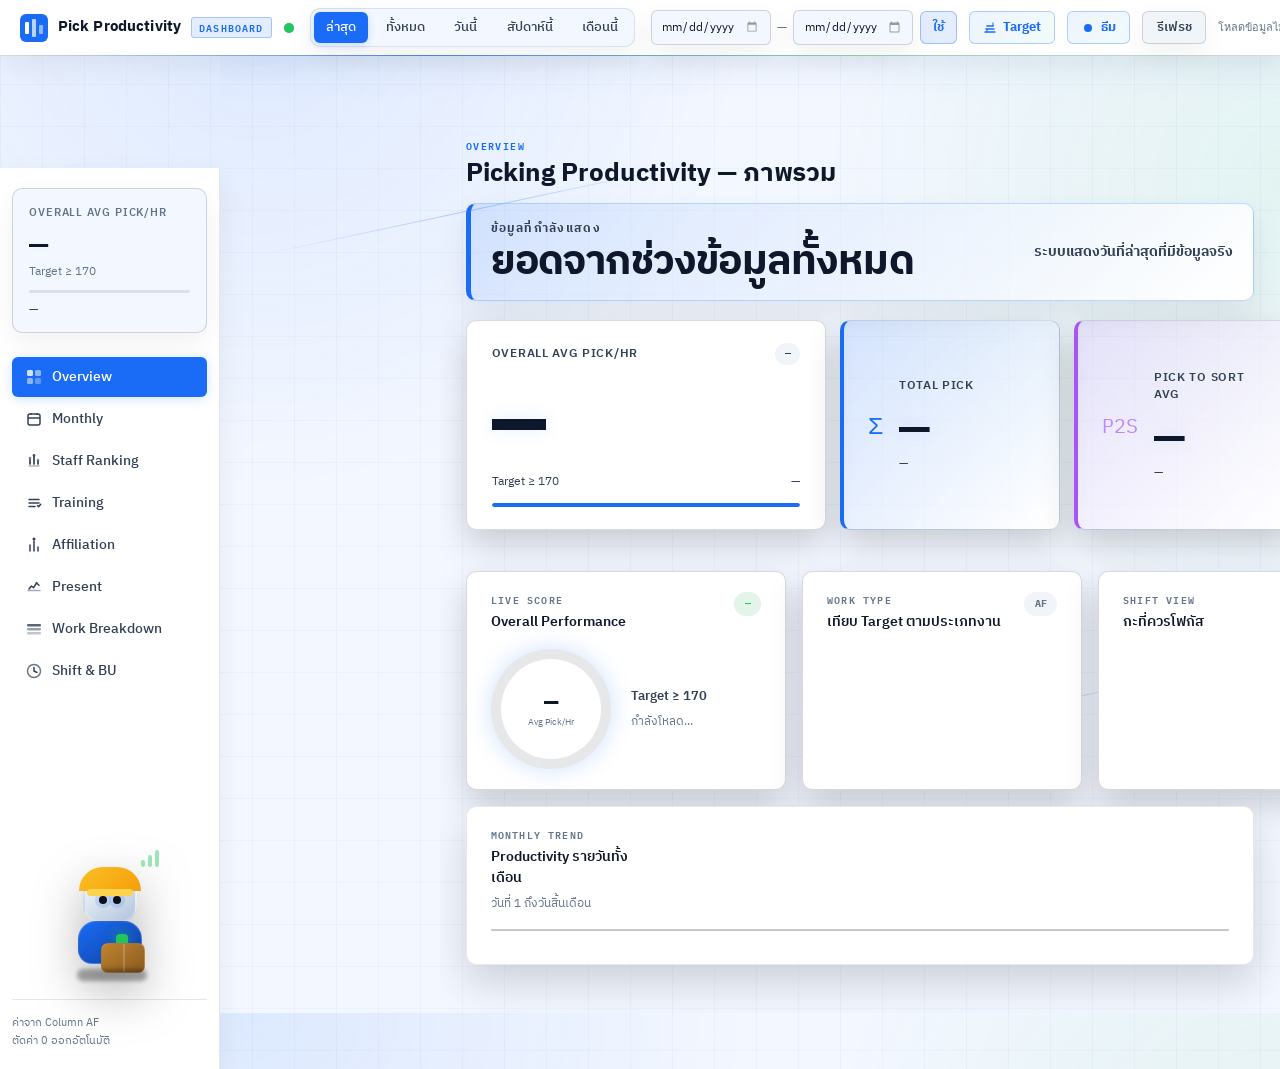
==== index.html @ f1d6b058 "Add dedicated training benchmark page" ====
<!DOCTYPE html>
<html lang="th">

<head>
  <meta charset="UTF-8">
  <meta name="viewport" content="width=device-width, initial-scale=1.0">
  <title>Pick Productivity Dashboard</title>
  <link rel="icon" href="data:image/svg+xml,%3Csvg xmlns='http://www.w3.org/2000/svg' viewBox='0 0 32 32'%3E%3Crect width='32' height='32' rx='7' fill='%231a6cf6'/%3E%3Crect x='7' y='10' width='4' height='14' rx='1.2' fill='white'/%3E%3Crect x='14' y='6' width='4' height='18' rx='1.2' fill='white' opacity='.72'/%3E%3Crect x='21' y='13' width='4' height='11' rx='1.2' fill='white' opacity='.5'/%3E%3C/svg%3E">
  <link rel="preconnect" href="https://fonts.googleapis.com">
  <link
    href="https://fonts.googleapis.com/css2?family=IBM+Plex+Sans+Thai:wght@300;400;500;600;700&family=IBM+Plex+Mono:wght@400;600&display=swap"
    rel="stylesheet">
  <link rel="preconnect" href="https://script.google.com">
  <link rel="preconnect" href="https://script.googleusercontent.com">
  <link rel="stylesheet" href="styles.css?v=training-page-v64-20260714">
</head>

<body>
  <div class="dashboard-ambient" aria-hidden="true">
    <span class="ambient-line ambient-line-a"></span>
    <span class="ambient-line ambient-line-b"></span>
    <span class="ambient-scan"></span>
  </div>

  <!-- ===== TOP BAR ===== -->
  <header class="topbar">
    <div class="topbar-left">
      <div class="topbar-logo">
        <svg width="28" height="28" viewBox="0 0 28 28" fill="none">
          <rect width="28" height="28" rx="6" fill="#1A6CF6" />
          <rect x="5" y="8" width="4" height="12" rx="1" fill="white" />
          <rect x="12" y="5" width="4" height="18" rx="1" fill="white" opacity="0.7" />
          <rect x="19" y="11" width="4" height="9" rx="1" fill="white" opacity="0.5" />
        </svg>
        <span class="topbar-title">Pick Productivity</span>
        <span class="topbar-tag">DASHBOARD</span>
        <span class="topbar-signal" aria-hidden="true"><i></i></span>
      </div>
    </div>

    <div class="topbar-center">
      <div class="quick-filters">
        <button class="chip active" type="button" data-range="latest">ล่าสุด</button>
        <button class="chip" type="button" data-range="all">ทั้งหมด</button>
        <button class="chip" type="button" data-range="today">วันนี้</button>
        <button class="chip" type="button" data-range="week">สัปดาห์นี้</button>
        <button class="chip" type="button" data-range="month">เดือนนี้</button>
      </div>
    </div>

    <div class="topbar-right">
      <div class="date-filter-row">
        <input id="startDate" type="date" class="date-input" placeholder="วันเริ่มต้น">
        <span class="date-sep">—</span>
        <input id="endDate" type="date" class="date-input" placeholder="วันสิ้นสุด">
        <button id="applyDateButton" class="btn-apply" type="button">ใช้</button>
      </div>

      <button id="targetSettingsButton" class="btn-target" type="button" aria-haspopup="dialog">
        <svg width="14" height="14" viewBox="0 0 14 14" fill="none">
          <path d="M2 11h10M3 8h8M4 5h6" stroke="currentColor" stroke-width="1.5" stroke-linecap="round" />
          <path d="M10 2v3M4 8v3" stroke="currentColor" stroke-width="1.5" stroke-linecap="round" opacity=".7" />
        </svg>
        Target
      </button>

      <button id="themeToggleButton" class="btn-target" type="button" aria-pressed="false" aria-label="สลับธีม">
        <svg width="14" height="14" viewBox="0 0 14 14" fill="none">
          <circle cx="7" cy="7" r="4" fill="currentColor" />
        </svg>
        ธีม
      </button>

      <button id="refreshButton" class="btn-refresh" type="button">
        <svg width="14" height="14" viewBox="0 0 14 14" fill="none">
          <path d="M13 7A6 6 0 1 1 7 1" stroke="currentColor" stroke-width="1.5" stroke-linecap="round" />
          <path d="M7 1l2 2-2 2" stroke="currentColor" stroke-width="1.5" stroke-linecap="round"
            stroke-linejoin="round" />
        </svg>
        รีเฟรช
      </button>

      <span id="syncStatus" class="sync-badge" role="status" aria-live="polite">กำลังโหลด...</span>
    </div>
  </header>

  <!-- ===== MAIN LAYOUT ===== -->
  <div class="app-layout">

    <!-- ===== SIDEBAR TAB NAV ===== -->
    <nav class="sidebar">
      <div class="sidebar-kpi-mini">
        <div class="sidebar-kpi-label">Overall Avg Pick/Hr</div>
        <div class="sidebar-kpi-value" id="sidebarOverall">—</div>
        <div class="sidebar-kpi-target" data-target-label="overall">Target ≥ 170</div>
        <div class="sidebar-progress-track">
          <div class="sidebar-progress-fill" id="sidebarProgress"></div>
        </div>
        <div class="sidebar-kpi-status" id="sidebarStatus">—</div>
      </div>

      <ul class="nav-list">
        <li>
          <button class="nav-item active" data-tab="overview">
            <span class="nav-icon">
              <svg width="16" height="16" viewBox="0 0 16 16" fill="none">
                <rect x="1" y="1" width="6" height="6" rx="1.5" fill="currentColor" opacity=".8" />
                <rect x="9" y="1" width="6" height="6" rx="1.5" fill="currentColor" opacity=".5" />
                <rect x="1" y="9" width="6" height="6" rx="1.5" fill="currentColor" opacity=".5" />
                <rect x="9" y="9" width="6" height="6" rx="1.5" fill="currentColor" opacity=".3" />
              </svg>
            </span>
            <span class="nav-label">Overview</span>
          </button>
        </li>

        <li>
          <button class="nav-item" data-tab="monthly">
            <span class="nav-icon">
              <svg width="16" height="16" viewBox="0 0 16 16" fill="none">
                <rect x="2" y="3" width="12" height="11" rx="2" stroke="currentColor" stroke-width="1.5" />
                <path d="M5 2v2M11 2v2M2 7h12" stroke="currentColor" stroke-width="1.5" />
              </svg>
            </span>
            <span class="nav-label">Monthly</span>
          </button>
        </li>

        <li>
          <button class="nav-item" data-tab="pickers">
            <span class="nav-icon">
              <svg width="16" height="16" viewBox="0 0 16 16" fill="none">
                <path d="M3 13h10" stroke="currentColor" stroke-width="1.4" stroke-linecap="round" opacity=".4" />
                <path d="M4 11V6.5M8 11V3M12 11V8" stroke="currentColor" stroke-width="1.7" stroke-linecap="round" />
                <circle cx="4" cy="5" r="1.3" fill="currentColor" opacity=".65" />
                <circle cx="8" cy="2.4" r="1.3" fill="currentColor" opacity=".9" />
                <circle cx="12" cy="7" r="1.3" fill="currentColor" opacity=".55" />
              </svg>
            </span>
            <span class="nav-label">Staff Ranking</span>
          </button>
        </li>

        <li>
          <button class="nav-item" data-tab="training">
            <span class="nav-icon">
              <svg width="16" height="16" viewBox="0 0 16 16" fill="none">
                <path d="M3 4.5h10M3 8h10M3 11.5h6" stroke="currentColor" stroke-width="1.5"
                  stroke-linecap="round" />
                <path d="M11.5 10.5l1.2 1.2 2-2.4" stroke="currentColor" stroke-width="1.5"
                  stroke-linecap="round" stroke-linejoin="round" />
              </svg>
            </span>
            <span class="nav-label">Training</span>
          </button>
        </li>

        <li>
          <button class="nav-item" data-tab="affiliation">
            <span class="nav-icon">
              <svg width="16" height="16" viewBox="0 0 16 16" fill="none">
                <path d="M4 14V8M8 14V4M12 14V10" stroke="currentColor" stroke-width="1.5" stroke-linecap="round" />
                <circle cx="8" cy="2" r="1.5" fill="currentColor" />
              </svg>
            </span>
            <span class="nav-label">Affiliation</span>
          </button>
        </li>

        <li>
          <button class="nav-item" data-tab="present">
            <span class="nav-icon">
              <svg width="16" height="16" viewBox="0 0 16 16" fill="none">
                <path d="M2 11.5h12" stroke="currentColor" stroke-width="1.4" stroke-linecap="round" opacity=".45" />
                <path d="M3 10l2.4-3 2.2 1.7L10.6 4 13 6.2" stroke="currentColor" stroke-width="1.5"
                  stroke-linecap="round" stroke-linejoin="round" />
                <circle cx="10.6" cy="4" r="1.1" fill="currentColor" opacity=".8" />
              </svg>
            </span>
            <span class="nav-label">Present</span>
          </button>
        </li>

        <li>
          <button class="nav-item" data-tab="rack">
            <span class="nav-icon">
              <svg width="16" height="16" viewBox="0 0 16 16" fill="none">
                <rect x="1" y="3" width="14" height="2.5" rx="1" fill="currentColor" opacity=".8" />
                <rect x="1" y="7" width="14" height="2.5" rx="1" fill="currentColor" opacity=".5" />
                <rect x="1" y="11" width="14" height="2.5" rx="1" fill="currentColor" opacity=".3" />
              </svg>
            </span>
            <span class="nav-label">Work Breakdown</span>
          </button>
        </li>

        <li>
          <button class="nav-item" data-tab="shift">
            <span class="nav-icon">
              <svg width="16" height="16" viewBox="0 0 16 16" fill="none">
                <circle cx="8" cy="8" r="6.5" stroke="currentColor" stroke-width="1.5" opacity=".7" />
                <path d="M8 4.5V8l3 1.5" stroke="currentColor" stroke-width="1.5" stroke-linecap="round" />
              </svg>
            </span>
            <span class="nav-label">Shift & BU</span>
          </button>
        </li>

      </ul>

      <div class="warehouse-mascot" aria-hidden="true">
        <div class="mascot-signal"><span></span><span></span><span></span></div>
        <div class="mascot-helmet"></div>
        <div class="mascot-head"><i></i><i></i></div>
        <div class="mascot-body">
          <span class="mascot-badge"></span>
        </div>
        <div class="mascot-box"></div>
        <div class="mascot-shadow"></div>
      </div>

      <div class="sidebar-footer">
        <div class="sidebar-note">ค่าจาก Column AF</div>
        <div class="sidebar-note">ตัดค่า 0 ออกอัตโนมัติ</div>
      </div>
    </nav>

    <!-- ===== CONTENT AREA ===== -->
    <main class="content-area">

      <!-- TAB: OVERVIEW -->
      <section class="tab-panel active" id="tab-overview">
        <div class="panel-header">
          <div>
            <p class="panel-eyebrow">OVERVIEW</p>
            <h1 class="panel-title">Picking Productivity — ภาพรวม</h1>
          </div>
        </div>

        <div class="active-date-banner" id="activeDateBanner" aria-live="polite">
          <div>
            <span class="active-date-eyebrow">ข้อมูลที่กำลังแสดง</span>
            <strong id="activeDateLabel">กำลังตรวจสอบวันที่ล่าสุด...</strong>
          </div>
          <span id="activeDateHint"
            class="active-date-hint">เปิดเว็บแล้วระบบจะแสดงวันที่ล่าสุดที่มีข้อมูลให้อัตโนมัติ</span>
        </div>

        <!-- KPI TRIO -->
        <div class="kpi-trio">
          <article class="kpi-main" id="overallCard">
            <div class="kpi-main-head">
              <span class="kpi-main-label">Overall Avg Pick/Hr</span>
              <span class="kpi-badge" id="overallStatus">—</span>
            </div>
            <div class="kpi-main-number" id="overallAverage">—</div>
            <div class="kpi-main-sub">
              <span data-target-label="overall">Target ≥ 170</span>
              <span id="overallGap">—</span>
            </div>
            <div class="progress-track">
              <div id="overallProgress" class="progress-fill"></div>
            </div>
          </article>

          <article class="kpi-stat kpi-stat-total">
            <div class="kpi-stat-icon">Σ</div>
            <div class="kpi-stat-body">
              <div class="kpi-stat-label">Total Pick</div>
              <div class="kpi-stat-value" id="overviewTotalPick">—</div>
              <div class="kpi-stat-note" id="overviewTotalPickNote">—</div>
            </div>
          </article>

          <article class="kpi-stat kpi-stat-pick-to-sort" id="overviewPickToSortCard">
            <div class="kpi-stat-icon">P2S</div>
            <div class="kpi-stat-body">
              <div class="kpi-stat-label">Pick to Sort Avg</div>
              <div class="kpi-stat-value" id="overviewPickToSortAverage">—</div>
              <div class="kpi-stat-note" id="overviewPickToSortNote">—</div>
            </div>
          </article>

        </div>

        <div class="snapshot-grid" id="snapshotGrid" aria-hidden="true"></div>

        <!-- VISUAL TRIO -->
        <div class="visual-trio">
          <article class="visual-card gauge-card">
            <div class="visual-card-head">
              <div>
                <p class="visual-card-eyebrow">LIVE SCORE</p>
                <h2 class="visual-card-title">Overall Performance</h2>
              </div>
              <span id="gaugeBadge" class="status-pill">—</span>
            </div>
            <div class="gauge-wrap">
              <div class="gauge-ring" id="overallGauge" style="--score-angle: 0deg;">
                <span id="gaugeValue">—</span>
                <small>Avg Pick/Hr</small>
              </div>
              <div class="gauge-copy">
                <strong id="gaugeTargetText">Target ≥ 170</strong>
                <span id="gaugeInsight">กำลังโหลด...</span>
              </div>
            </div>
          </article>

          <article class="visual-card">
            <div class="visual-card-head">
              <div>
                <p class="visual-card-eyebrow">WORK TYPE</p>
                <h2 class="visual-card-title">เทียบ Target ตามประเภทงาน</h2>
              </div>
              <span class="status-pill muted">AF</span>
            </div>
            <div id="categoryMiniChart" class="mini-chart"></div>
          </article>

          <article class="visual-card">
            <div class="visual-card-head">
              <div>
                <p class="visual-card-eyebrow">SHIFT VIEW</p>
                <h2 class="visual-card-title">กะที่ควรโฟกัส</h2>
              </div>
              <span class="status-pill muted">AG / AI</span>
            </div>
            <div id="shiftMiniChart" class="mini-chart"></div>
          </article>
        </div>

        <section class="monthly-productivity-panel" aria-labelledby="monthlyProductivityTitle">
          <div class="monthly-productivity-head">
            <div>
              <p class="visual-card-eyebrow">MONTHLY TREND</p>
              <h2 class="visual-card-title" id="monthlyProductivityTitle">Productivity รายวันทั้งเดือน</h2>
              <p class="monthly-productivity-desc" id="monthlyProductivityRange">วันที่ 1 ถึงวันสิ้นเดือน</p>
            </div>
            <div class="monthly-productivity-summary" id="monthlyProductivitySummary"></div>
          </div>
          <div class="monthly-productivity-chart" id="monthlyProductivityChart"></div>
          <div class="monthly-productivity-days" id="monthlyProductivityDays"></div>
        </section>
      </section>

      <!-- TAB: MONTHLY -->
      <section class="tab-panel" id="tab-monthly">
        <div class="panel-header">
          <div>
            <p class="panel-eyebrow">MONTHLY PERFORMANCE</p>
            <h1 class="panel-title">Productivity รายเดือน (Monthly Trend)</h1>
          </div>
          <p class="panel-desc">เปรียบเทียบค่าเฉลี่ย Productivity (Avg Pick/Hr) และยอดหยิบรวม (Total Pick)
            ในแต่ละเดือนตลอดทั้งปี</p>
        </div>

        <div class="kpi-trio" id="monthlyKpiRow">
          <!-- Populated dynamically -->
        </div>

        <section class="monthly-productivity-panel" aria-labelledby="monthlyChartTitle" style="margin-bottom: 2rem;">
          <div class="monthly-productivity-head" style="flex-wrap: wrap; gap: 1rem; align-items: center; justify-content: space-between;">
            <div>
              <p class="visual-card-eyebrow">YEARLY TREND</p>
              <h2 class="visual-card-title" id="monthlyChartTitle">เปรียบเทียบ Productivity รายเดือน</h2>
              <p class="monthly-productivity-desc" id="monthlyChartDesc">เฉลี่ยของพนักงานทุกคน แยกตามเดือน (Jan - Dec)</p>
            </div>
            <div style="display: flex; align-items: center; gap: 0.75rem;">
              <div class="present-range-switch" style="padding: 0.15rem; gap: 0.15rem;" aria-label="เลือกโหมดกราฟรายเดือน">
                <button type="button" class="present-range-btn active" id="monthlyChartTabAffiliation" style="padding: 0.30rem 0.60rem; font-size: 0.72rem;">แยกตามสังกัด</button>
                <button type="button" class="present-range-btn" id="monthlyChartTabWork" style="padding: 0.30rem 0.60rem; font-size: 0.72rem;">แยกตามประเภทงาน</button>
                <button type="button" class="present-range-btn" id="monthlyChartTabBu" style="padding: 0.30rem 0.60rem; font-size: 0.72rem;">แยกตาม BU</button>
              </div>
            </div>
            <div class="monthly-productivity-summary" id="monthlyChartSummary"></div>
          </div>
          <div class="monthly-productivity-chart" id="monthlyChartContainer"></div>
        </section>

        <!-- EXECUTIVE MONTHLY PRESENTATION / BRIEFING -->
        <section class="monthly-present-briefing" id="monthlyPresentBriefing" style="margin-top: 2rem; display: none;">
          <div class="present-narrative-card"
            style="margin-bottom: 1.5rem; background: var(--bg-surface-elevated); border: 1px solid var(--border-subtle); border-radius: 12px; padding: 1.25rem;">
            <div class="present-card-topline"
              style="display: flex; justify-content: space-between; align-items: center; margin-bottom: 0.75rem; font-size: 0.72rem; color: var(--text-muted); font-weight: 700; text-transform: uppercase; font-family: var(--font-body);">
              <span>Monthly Executive Briefing</span>
              <strong id="monthlyPresentPeriodLabel" style="color: var(--blue);">—</strong>
            </div>
            <h2 id="monthlyPresentHeadline"
              style="font-size: 1.2rem; font-weight: 700; color: var(--text-primary); margin-bottom: 0.5rem; font-family: var(--font-body);">
              —</h2>
            <p id="monthlyPresentNarrative"
              style="font-size: 0.85rem; color: var(--text-secondary); line-height: 1.6; margin: 0; font-family: var(--font-body);">
            </p>
          </div>

          <div class="present-brief-grid"
            style="display: grid; grid-template-columns: repeat(auto-fit, minmax(280px, 1fr)); gap: 1.25rem; margin-bottom: 2rem; font-family: var(--font-body);">
            <article class="present-brief-card is-highlight"
              style="background: var(--bg-surface); border: 1px solid var(--border-subtle); border-radius: 10px; padding: 1.2rem; border-left: 4px solid var(--good);">
              <div class="present-brief-head" style="margin-bottom: 0.75rem;">
                <span
                  style="font-size: 0.65rem; color: var(--text-muted); font-weight: 700; text-transform: uppercase;">MONTHLY
                  FOCUS</span>
                <h2 style="font-size: 0.95rem; font-weight: 700; margin: 0; color: var(--good);">จุดที่ผลงานดีที่สุด /
                  พัฒนาการเด่น</h2>
              </div>
              <ul id="monthlyPresentHighlights"
                style="padding-left: 1.2rem; margin: 0; font-size: 0.82rem; color: var(--text-secondary); line-height: 1.6;">
              </ul>
            </article>

            <article class="present-brief-card is-risk"
              style="background: var(--bg-surface); border: 1px solid var(--border-subtle); border-radius: 10px; padding: 1.2rem; border-left: 4px solid var(--warn);">
              <div class="present-brief-head" style="margin-bottom: 0.75rem;">
                <span
                  style="font-size: 0.65rem; color: var(--text-muted); font-weight: 700; text-transform: uppercase;">MONTHLY
                  RISK</span>
                <h2 style="font-size: 0.95rem; font-weight: 700; margin: 0; color: var(--warn);">จุดที่ต้องเฝ้าระวัง /
                  ผลงานตกต่ำ</h2>
              </div>
              <ul id="monthlyPresentRisks"
                style="padding-left: 1.2rem; margin: 0; font-size: 0.82rem; color: var(--text-secondary); line-height: 1.6;">
              </ul>
            </article>

            <article class="present-brief-card is-action"
              style="background: var(--bg-surface); border: 1px solid var(--border-subtle); border-radius: 10px; padding: 1.2rem; border-left: 4px solid var(--blue);">
              <div class="present-brief-head" style="margin-bottom: 0.75rem;">
                <span
                  style="font-size: 0.65rem; color: var(--text-muted); font-weight: 700; text-transform: uppercase;">RECOMMENDED
                  ACTIONS</span>
                <h2 style="font-size: 0.95rem; font-weight: 700; margin: 0; color: var(--blue);">คำแนะนำและประเด็นสำคัญ
                </h2>
              </div>
              <ul id="monthlyPresentActions"
                style="padding-left: 1.2rem; margin: 0; font-size: 0.82rem; color: var(--text-secondary); line-height: 1.6;">
              </ul>
            </article>
          </div>
        </section>

        <section class="monthly-details-section">
          <div class="panel-header" style="margin-top: 2rem; padding: 0 0 1rem 0;">
            <div>
              <p class="panel-eyebrow">DETAILS</p>
              <h2 class="panel-title" id="monthlyTableTitle" style="font-size: 1.25rem;">รายละเอียดข้อมูลแต่ละเดือน</h2>
            </div>
          </div>
          <div class="table-wrap">
            <table class="data-table">
              <thead>
                <tr>
                  <th>เดือน</th>
                  <th>Productivity เฉลี่ย (Pick/Hr)</th>
                  <th>เปรียบเทียบเป้า</th>
                  <th>ยอดหยิบรวม (Total Pick)</th>
                  <th>จำนวนวันทำงาน</th>
                  <th>จำนวนรายการ (Transactions)</th>
                </tr>
              </thead>
              <tbody id="monthlyTableBody">
                <!-- Populated dynamically -->
              </tbody>
            </table>
          </div>
        </section>
      </section>

      <!-- TAB: PICKERS -->
      <section class="tab-panel" id="tab-pickers">
        <div class="panel-header picker-panel-header" style="margin-bottom: 2rem;">
          <div>
            <p class="panel-eyebrow">STAFF PERFORMANCE</p>
            <h1 class="panel-title">จัดอันดับ Productivity รายบุคคล (Staff Ranking)</h1>
          </div>
          <p class="panel-desc">ติดตามประสิทธิผลการทำงานรายบุคคลจากช่วงวันที่หลักของ Dashboard แยกจากหน้า Training</p>
        </div>

        <!-- SECTION: PICKER RANKING -->
        <div class="picker-ranking-section" style="margin-bottom: 3.5rem;">
          <h2 style="font-size: 1.15rem; font-weight: 600; color: var(--text-primary); margin-bottom: 0.5rem;">จัดอันดับพนักงาน (Picker Ranking)</h2>
          <p class="panel-desc" style="margin-bottom: 1.25rem;">จัดอันดับจาก Average Pick/Hr Column AF ตามช่วงวันที่ที่เลือก ใช้ดูคนที่ทำได้ดีและคนที่ควรติดตามก่อน</p>
          <div class="picker-grid" id="pickerGrid" aria-label="Top Pick and Bottom Pick ranking"></div>
        </div>
      </section>

      <!-- TAB: TRAINING -->
      <section class="tab-panel" id="tab-training">
        <div class="panel-header picker-panel-header" style="margin-bottom: 1.25rem;">
          <div>
            <p class="panel-eyebrow">TRAINING PERFORMANCE</p>
            <h1 class="panel-title">พนักงาน Training & Benchmark เกิน 3 เดือน</h1>
          </div>
          <p class="panel-desc">หน้านี้ใช้ Filter แยกจากภาพรวม เพื่อดู Training โดยตรง และเทียบกับพนักงานที่มีประวัติการหยิบเกิน 3 เดือน</p>
        </div>

        <section class="training-filter-panel" aria-label="Training filter">
          <div class="training-filter-head">
            <div>
              <p class="visual-card-eyebrow">TRAINING FILTER</p>
              <h2 class="visual-card-title">ช่วงข้อมูลของหน้า Training</h2>
            </div>
            <span class="status-pill muted" id="trainingFilterStatus">แยกจาก Filter หลัก</span>
          </div>

          <div class="training-filter-controls">
            <div class="quick-filters training-quick-filters">
              <button class="chip active" type="button" data-training-range="threeMonths">3 เดือน</button>
              <button class="chip" type="button" data-training-range="month">เดือนนี้</button>
              <button class="chip" type="button" data-training-range="latest">วันล่าสุด</button>
              <button class="chip" type="button" data-training-range="all">ทั้งหมด</button>
            </div>
            <div class="date-filter-row training-date-row">
              <input id="trainingStartDate" type="date" class="date-input" aria-label="วันเริ่มต้น Training">
              <span class="date-sep">—</span>
              <input id="trainingEndDate" type="date" class="date-input" aria-label="วันสิ้นสุด Training">
              <button id="applyTrainingDateButton" class="btn-apply" type="button">ใช้ Filter Training</button>
            </div>
          </div>

          <p class="training-filter-note" id="trainingFilterNote">
            Training ใช้รายชื่อจาก Update name และ Productivity จาก Results Master Column AF
          </p>
        </section>

        <!-- SECTION: TRAINING DEEP DIVE -->
        <div class="training-section">
          <h2 style="font-size: 1.15rem; font-weight: 600; color: var(--text-primary); margin-bottom: 0.5rem;">พนักงานฝึกหัด (Training Deep Dive)</h2>
          <p class="panel-desc" style="margin-bottom: 1.25rem;">ข้อมูลพนักงานใหม่ตามช่วง Training ของแต่ละคน · วันที่เริ่ม H / วันสิ้นสุด M · ค่าเฉลี่ยจาก Column AF</p>
          
          <div class="training-summary-grid" id="trainingSummaryGrid" aria-label="Training summary" style="margin-bottom: 2rem;"></div>

          <div class="training-insight-layout" style="margin-bottom: 2rem;">
            <article class="training-insight-card">
              <div class="training-insight-head">
                <div>
                  <p class="visual-card-eyebrow">TREND SUMMARY</p>
                  <h2 class="visual-card-title">ภาพรวมผล Training</h2>
                </div>
                <span class="status-pill muted">H → M</span>
              </div>
              <div class="training-stack" id="trainingTrendChart"></div>
            </article>

            <article class="training-insight-card">
              <div class="training-insight-head">
                <div>
                  <p class="visual-card-eyebrow">FOCUS LIST</p>
                  <h2 class="visual-card-title">คนที่ควรดูต่อก่อน</h2>
                </div>
                <span class="status-pill muted">Top 6</span>
              </div>
              <div class="training-focus-list" id="trainingFocusList"></div>
            </article>
          </div>

          <div class="training-grid" id="trainingGrid" aria-label="Training Productivity"></div>

          <div class="visual-card training-detail-table-card">
            <div class="visual-card-head">
              <div>
                <p class="visual-card-eyebrow">TRAINING DETAILS</p>
                <h2 class="visual-card-title">รายละเอียดรายคน Training</h2>
              </div>
              <span class="status-pill muted" id="trainingCountBadge">0 คน</span>
            </div>
            <div class="table-wrap">
              <table class="picker-table">
                <thead>
                  <tr>
                    <th>User ID</th>
                    <th>ชื่อ</th>
                    <th>ช่วง Training</th>
                    <th style="text-align: right;">Avg Pick/Hr</th>
                    <th style="text-align: right;">30 วันแรก</th>
                    <th style="text-align: right;">30 วันหลัง</th>
                    <th style="text-align: right;">วันมีข้อมูล</th>
                    <th style="text-align: right;">รายการ</th>
                    <th>สถานะ</th>
                  </tr>
                </thead>
                <tbody id="trainingDetailTableBody">
                  <!-- Populated dynamically -->
                </tbody>
              </table>
            </div>
          </div>
        </div>

        <section class="tenured-section">
          <div class="panel-header" style="margin-bottom: 1rem;">
            <div>
              <p class="panel-eyebrow">3+ MONTH BENCHMARK</p>
              <h2 class="panel-title">พนักงานเกิน 3 เดือน Productivity ประมาณเท่าไหร่</h2>
            </div>
            <p class="panel-desc">ใช้เป็นค่าเทียบให้หัวหน้า: นับคนที่มีประวัติการหยิบก่อนวันสิ้นสุด Filter อย่างน้อย 90 วัน และไม่ใช่กลุ่ม Training ใหม่</p>
          </div>

          <div class="training-summary-grid" id="tenuredSummaryGrid" aria-label="Tenured picker summary"></div>

          <div class="visual-card tenured-table-card">
            <div class="visual-card-head">
              <div>
                <p class="visual-card-eyebrow">SENIOR PICKERS</p>
                <h2 class="visual-card-title">รายชื่อพนักงานเกิน 3 เดือน</h2>
              </div>
              <span class="status-pill muted" id="tenuredCountBadge">0 คน</span>
            </div>
            <div class="table-wrap">
              <table class="picker-table">
                <thead>
                  <tr>
                    <th>User ID</th>
                    <th>ชื่อ</th>
                    <th style="text-align: right;">Avg Pick/Hr</th>
                    <th style="text-align: right;">Total Pick</th>
                    <th style="text-align: right;">รายการ</th>
                    <th>ข้อมูลแรกในระบบ</th>
                    <th>สถานะ</th>
                  </tr>
                </thead>
                <tbody id="tenuredTableBody">
                  <!-- Populated dynamically -->
                </tbody>
              </table>
            </div>
          </div>
        </section>
      </section>

      <!-- TAB: AFFILIATION -->
      <section class="tab-panel" id="tab-affiliation">
        <div class="panel-header">
          <div>
            <p class="panel-eyebrow">AFFILIATION PERFORMANCE</p>
            <h1 class="panel-title">ประสิทธิภาพการทำงานแยกตามสังกัด (Affiliation)</h1>
          </div>
          <p class="panel-desc">วิเคราะห์ข้อมูลผลงานรายสังกัด (จาก Column AI ใน Results Master) แสดงจำนวนคนทำงาน
            ยอดรวมการหยิบ และเปรียบเทียบระดับผู้ปฏิบัติงานแต่ละบุคคล</p>
        </div>

        <!-- KPI SUMMARY CARDS -->
        <div class="kpi-trio" id="affiliationKpiRow">
          <!-- Populated by JavaScript -->
        </div>

        <!-- MAIN LAYOUT GRID -->
        <div class="visual-trio"
          style="grid-template-columns: repeat(auto-fit, minmax(480px, 1fr)); gap: 1.5rem; margin-bottom: 1.5rem;">
          <article class="visual-card">
            <div class="visual-card-head">
              <div>
                <p class="visual-card-eyebrow">OVERVIEW</p>
                <h2 class="visual-card-title">สรุปผลงานแต่ละสังกัด</h2>
              </div>
            </div>
            <div class="table-responsive">
              <table class="picker-table">
                <thead>
                  <tr>
                    <th>สังกัด (Affiliation)</th>
                    <th style="text-align: right;">Avg Pick/Hr</th>
                    <th style="text-align: right;">Target status</th>
                    <th style="text-align: right;">ยอดรวมการหยิบ (Picks)</th>
                    <th style="text-align: right;">จำนวนผู้ปฏิบัติงาน (คน)</th>
                    <th style="text-align: right;">จำนวนวันที่ทำงาน (วัน)</th>
                  </tr>
                </thead>
                <tbody id="affiliationTableBody">
                  <!-- Populated by JavaScript -->
                </tbody>
              </table>
            </div>
          </article>

          <article class="visual-card" style="display: flex; flex-direction: column;">
            <div class="visual-card-head"
              style="justify-content: space-between; align-items: center; margin-bottom: 0.75rem; flex-wrap: wrap; gap: 0.50rem;">
              <div>
                <p class="visual-card-eyebrow">TREND ANALYSIS</p>
                <h2 class="visual-card-title" id="affiliationChartTitle">แนวโน้ม Productivity สังกัด</h2>
              </div>
              <div style="display: flex; align-items: center; gap: 0.75rem;">
                <div class="present-range-switch" style="padding: 0.15rem; gap: 0.15rem;"
                  aria-label="เลือกโหมดกราฟสังกัด">
                  <button type="button" class="present-range-btn active" id="affiliationChartTabCompare"
                    style="padding: 0.30rem 0.60rem; font-size: 0.72rem;">เปรียบเทียบสังกัด</button>
                  <button type="button" class="present-range-btn" id="affiliationChartTabTrend"
                    style="padding: 0.30rem 0.60rem; font-size: 0.72rem;">แนวโน้มรายเดือน</button>
                </div>
                <div id="affiliationTrendBadge" class="status-pill muted" style="font-weight: 700;">—</div>
              </div>
            </div>
            <!-- TREND KPI & DETAILS -->
            <div id="affiliationTrendDetailsRow"
              style="display: flex; align-items: center; gap: 1.5rem; margin-bottom: 1.15rem; flex-wrap: wrap;">
              <div>
                <span
                  style="display: block; font-size: 0.68rem; color: var(--text-muted); font-weight: 700; text-transform: uppercase; letter-spacing: 0.05em; margin-bottom: 0.2rem;">เฉลี่ยเดือนล่าสุด</span>
                <strong id="affiliationTrendCurrentValue"
                  style="font-size: 1.45rem; font-family: var(--font-mono); color: var(--text-primary);">—</strong>
              </div>
              <div>
                <span
                  style="display: block; font-size: 0.68rem; color: var(--text-muted); font-weight: 700; text-transform: uppercase; letter-spacing: 0.05em; margin-bottom: 0.2rem;">เทียบเดือนก่อน</span>
                <strong id="affiliationTrendDiffValue"
                  style="font-size: 1.45rem; font-family: var(--font-mono);">—</strong>
              </div>
              <div style="flex: 1; min-width: 140px;">
                <span
                  style="display: block; font-size: 0.68rem; color: var(--text-muted); font-weight: 700; text-transform: uppercase; letter-spacing: 0.05em; margin-bottom: 0.2rem;">สรุปแนวโน้ม</span>
                <span id="affiliationTrendInsightText"
                  style="display: -webkit-box; -webkit-line-clamp: 2; line-clamp: 2; -webkit-box-orient: vertical; font-size: 0.78rem; color: var(--text-secondary); line-height: 1.45; overflow: hidden; text-overflow: ellipsis;">—</span>
              </div>
            </div>
            <div class="monthly-productivity-chart" id="affiliationChartContainer"
              style="margin-top: auto; background: rgba(0,0,0,0.12); border-radius: var(--radius-sm); border: 1px solid var(--border-subtle); overflow: hidden; padding: 0.5rem 0.2rem 0;">
              <!-- SVG Chart populated dynamically -->
            </div>
          </article>
        </div>

        <!-- PICKER DETAIL BREAKDOWN SECTION -->
        <div class="visual-trio" style="grid-template-columns: 1fr;">
          <article class="visual-card">
            <div class="visual-card-head"
              style="flex-wrap: wrap; gap: 1rem; align-items: center; justify-content: space-between;">
              <div>
                <p class="visual-card-eyebrow">INDIVIDUAL DETAILS</p>
                <h2 class="visual-card-title">รายชื่อผู้ปฏิบัติงานในสังกัด</h2>
              </div>
              <div style="display: flex; align-items: center; gap: 0.50rem;">
                <span style="font-size: 0.82rem; color: var(--text-muted); font-weight: 600;">เลือกสังกัด:</span>
                <select id="affiliationPickerSelect" class="date-input"
                  style="height: 32px; padding: 0 1rem 0 0.50rem; min-width: 140px; background: var(--bg-raised); border: 1px solid var(--border-mid); border-radius: var(--radius-sm); color: var(--text-primary);">
                  <!-- Populated dynamically -->
                </select>
              </div>
            </div>
            <div class="table-responsive">
              <table class="picker-table">
                <thead>
                  <tr>
                    <th>อันดับ (Rank)</th>
                    <th>ชื่อผู้ปฏิบัติงาน (Name)</th>
                    <th>User ID</th>
                    <th style="text-align: right;">Avg Pick/Hr</th>
                    <th style="text-align: right;">Target status</th>
                    <th style="text-align: right;">ยอดรวมการหยิบ (Picks)</th>
                    <th style="text-align: right;">จำนวนวันทำงาน</th>
                    <th>กะหลัก (Shift)</th>
                    <th>โซนหลัก (Zone)</th>
                  </tr>
                </thead>
                <tbody id="affiliationPickerTableBody">
                  <tr>
                    <td colspan="9" style="text-align: center; color: var(--text-muted); padding: 2rem;">
                      กรุณาเลือกสังกัดด้านบนเพื่อดูรายละเอียดรายบุคคล</td>
                  </tr>
                </tbody>
              </table>
            </div>
          </article>
        </div>
      </section>

      <!-- TAB: PRESENT -->
      <section class="tab-panel" id="tab-present">
        <div class="panel-header present-header">
          <div>
            <p class="panel-eyebrow">PRESENT</p>
            <h1 class="panel-title">Executive Summary</h1>
          </div>
          <div class="present-range-switch" aria-label="เลือกช่วงสรุปผู้บริหาร">
            <button type="button" class="present-range-btn" data-present-range="week">Weekly</button>
            <button type="button" class="present-range-btn" data-present-range="month">Monthly</button>
          </div>
        </div>

        <section class="present-hero" aria-label="สรุปภาพรวมสำหรับผู้บริหาร">
          <article class="present-narrative-card">
            <div class="present-card-topline">
              <span>AI-STYLE BRIEF</span>
              <strong id="presentPeriodLabel">—</strong>
            </div>
            <h2 id="presentHeadline">กำลังวิเคราะห์ข้อมูล...</h2>
            <p id="presentNarrative">ระบบจะสรุปภาพรวม Productivity จากทุกเมนูให้เป็นภาษาผู้บริหารหลังโหลดข้อมูลเสร็จ</p>
          </article>

          <aside class="present-score-card" id="presentScoreCard">
            <span>Overall Avg Pick/Hr</span>
            <strong id="presentOverallScore">—</strong>
            <small id="presentOverallStatus">—</small>
          </aside>
        </section>

        <div class="present-kpi-grid" id="presentKpiGrid" aria-label="Executive KPI summary"></div>

        <section class="present-brief-grid" aria-label="AI summary details">
          <article class="present-brief-card is-highlight">
            <div class="present-brief-head">
              <span>WHAT IS GOOD</span>
              <h2>จุดที่ดี</h2>
            </div>
            <ul id="presentHighlights" class="present-list"></ul>
          </article>

          <article class="present-brief-card is-risk">
            <div class="present-brief-head">
              <span>WATCH OUT</span>
              <h2>จุดที่ควรระวัง</h2>
            </div>
            <ul id="presentRisks" class="present-list"></ul>
          </article>

          <article class="present-brief-card is-action">
            <div class="present-brief-head">
              <span>NEXT ACTION</span>
              <h2>ข้อเสนอให้ทำต่อ</h2>
            </div>
            <ul id="presentActions" class="present-list"></ul>
          </article>
        </section>
      </section>

      <!-- TAB: RACK -->
      <section class="tab-panel" id="tab-rack">
        <div class="panel-header" style="margin-bottom: 2rem;">
          <div>
            <p class="panel-eyebrow">WORK BREAKDOWN</p>
            <h1 class="panel-title">ประเภทงาน & โซน (Work Breakdown)</h1>
          </div>
          <p class="panel-desc">วิเคราะห์ข้อมูลเจาะลึกแยกตามประเภทงานการหยิบ (Work Type), พื้นที่จัดเก็บ (Zone) และการหยิบแยกจ่าย (Pick to Sort)</p>
        </div>

        <!-- SECTION: WORK TYPE -->
        <div class="type-section" style="margin-bottom: 3.5rem;">
          <h2 style="font-size: 1.15rem; font-weight: 600; color: var(--text-primary); margin-bottom: 0.5rem;">ประเภทงาน (Work Type)</h2>
          <p class="panel-desc" style="margin-bottom: 1.25rem;">Main KPI Target: Full Rack 37% / Half Rack 48% / EA 15%</p>
          <div class="category-grid" id="categoryGrid" aria-label="Category KPI"></div>
        </div>

        <!-- SECTION: PICK TO SORT -->
        <div class="pick-to-sort-section" style="border-top: 1px solid var(--border-subtle); padding-top: 2rem; margin-bottom: 3.5rem;">
          <h2 style="font-size: 1.15rem; font-weight: 600; color: var(--text-primary); margin-bottom: 0.5rem;">การหยิบแยกจ่าย (Pick to Sort)</h2>
          <p class="panel-desc" style="margin-bottom: 1.25rem;">วิเคราะห์ความเร็วการหยิบแยกจ่ายแบบกระเช้าและกล่อง (จาก Column AK เริ่มนับ 8/6/2026)</p>
          <div class="pick-to-sort-dashboard" id="pickToSortGrid" aria-label="Pick to Sort dashboard"></div>
        </div>

        <!-- SECTION: ZONE -->
        <div class="zone-section" style="border-top: 1px solid var(--border-subtle); padding-top: 2rem; margin-bottom: 1.5rem;">
          <h2 style="font-size: 1.15rem; font-weight: 600; color: var(--text-primary); margin-bottom: 0.5rem;">ตำแหน่งพื้นที่ทำงาน (Zone)</h2>
          <p class="panel-desc" style="margin-bottom: 1.25rem;">คำนวณถ่วงน้ำหนักโดยตำแหน่ง Zone EA มีน้ำหนัก: EA-FA 85% / HA-HB 0% / YA 15% (จาก Column AH)</p>
          <div class="zone-grid" id="zoneBreakdownGrid" aria-label="Zone KPI"></div>
        </div>
      </section>


      <!-- TAB: SHIFT -->
      <section class="tab-panel" id="tab-shift">
        <div class="panel-header" style="margin-bottom: 2rem;">
          <div>
            <p class="panel-eyebrow">SHIFT & BU BREAKDOWN</p>
            <h1 class="panel-title">ประสิทธิภาพกะ & BU (Shift & BU)</h1>
          </div>
          <p class="panel-desc">เปรียบเทียบ Productivity และประสิทธิผลการทำงานแยกตามรอบเวลากะทำงาน (Shift) และประเภทกลุ่มธุรกิจ (BU)</p>
        </div>

        <!-- SECTION: SHIFT -->
        <div class="shift-section" style="margin-bottom: 3.5rem;">
          <h2 style="font-size: 1.15rem; font-weight: 600; color: var(--text-primary); margin-bottom: 0.5rem;">กะการทำงาน (Shift)</h2>
          <p class="panel-desc" style="margin-bottom: 1.25rem;">คำนวณ Productivity และอัตราเฉลี่ยแยกกะทำงาน (Day / Night จากการแตกกลุ่มสังกัด Column AI)</p>
          <div class="shift-grid" id="shiftGrid" aria-label="Shift KPI"></div>
        </div>

        <!-- SECTION: BU -->
        <div class="bu-section" style="border-top: 1px solid var(--border-subtle); padding-top: 2rem; margin-bottom: 1.5rem;">
          <h2 style="font-size: 1.15rem; font-weight: 600; color: var(--text-primary); margin-bottom: 0.5rem;">กลุ่มธุรกิจ (Business Unit)</h2>
          <p class="panel-desc" style="margin-bottom: 1.25rem;">เปรียบเทียบสัดส่วนระหว่าง Punthai (51/49/0) และ Mart (40/50/10) ตามประเภท Full Rack / Half Rack / EA (Column AJ)</p>
          <div class="bu-grid" id="buGrid" aria-label="BU KPI"></div>
        </div>
      </section>




    </main>
  </div>

  <div class="loading-modal" id="loadingModal" hidden>
    <div class="loading-modal-backdrop" data-loading-close></div>
    <section class="loading-dialog" role="dialog" aria-modal="true" aria-labelledby="loadingTitle">
      <div class="loading-head">
        <h2 id="loadingTitle">กำลังโหลดข้อมูล</h2>
        <button id="loadingClose" class="loading-close" type="button" aria-label="ปิดหน้าต่าง">×</button>
      </div>

      <div class="loading-body">
        <div class="loading-progress-bar" aria-hidden="true">
          <div class="loading-progress-fill" id="loadingProgressFill" style="width:0%"></div>
        </div>
        <div class="loading-meta">
          <span id="loadingPercent">0%</span>
          <small id="loadingEstimate">คาดว่าเสร็จภายใน ~8 วินาที</small>
        </div>
      </div>
    </section>
  </div>

  <div class="target-modal" id="targetSettingsModal" hidden>
    <div class="target-modal-backdrop" data-target-close></div>
    <section class="target-dialog" role="dialog" aria-modal="true" aria-labelledby="targetSettingsTitle">
      <div class="target-dialog-head">
        <div>
          <p class="panel-eyebrow">TARGET SETTINGS</p>
          <h2 id="targetSettingsTitle">ตั้งค่า Target</h2>
        </div>
        <button id="targetSettingsClose" class="target-icon-btn" type="button"
          aria-label="ปิดหน้าตั้งค่า Target">×</button>
      </div>

      <p class="target-dialog-desc">
        เปลี่ยนค่า Target แล้ว Dashboard จะคำนวณสี สถานะ และคำสรุปใหม่ทันทีในเครื่องนี้
      </p>

      <form id="targetSettingsForm" class="target-form">
        <label class="target-field">
          <span>Overall / Shift / BU</span>
          <input type="number" min="1" step="1" data-target-input="overall" inputmode="numeric">
        </label>
        <label class="target-field">
          <span>Full Rack</span>
          <input type="number" min="1" step="1" data-target-input="fullRack" inputmode="numeric">
        </label>
        <label class="target-field">
          <span>Half Rack</span>
          <input type="number" min="1" step="1" data-target-input="halfRack" inputmode="numeric">
        </label>
        <label class="target-field">
          <span>EA</span>
          <input type="number" min="1" step="1" data-target-input="ea" inputmode="numeric">
        </label>
        <label class="target-field">
          <span>Pick to Sort</span>
          <input type="number" min="1" step="1" data-target-input="pickToSort" inputmode="numeric">
        </label>
        <label class="target-field">
          <span>Training</span>
          <input type="number" min="1" step="1" data-target-input="training" inputmode="numeric">
        </label>
        <div class="target-form-note">
          Zone จะใช้ Target ตามประเภท Rack / EA, Pick to Sort ใช้ Target แยก และ Training ใช้ Target ของ Training โดยตรง
        </div>

        <div class="target-dialog-actions">
          <button id="targetSettingsReset" class="btn-target-secondary" type="button">กลับค่าเริ่มต้น</button>
          <button class="btn-target-primary" type="submit">บันทึก Target</button>
        </div>
      </form>
    </section>
  </div>

  <script src="script.js?v=training-page-v64-20260714"></script>
  <script>
    // ===== TAB SWITCHING =====
    document.querySelectorAll('.nav-item').forEach(btn => {
      btn.addEventListener('click', () => {
        const tab = btn.dataset.tab;
        document.querySelectorAll('.nav-item').forEach(b => b.classList.remove('active'));
        document.querySelectorAll('.tab-panel').forEach(p => p.classList.remove('active'));
        btn.classList.add('active');
        const panel = document.getElementById('tab-' + tab);
        if (panel) panel.classList.add('active');
      });
    });
  </script>
</body>

</html>
---- styles.css ----
/* ========================================================
   Pick Productivity Dashboard — styles.css
   Theme: Dark Industrial / Warehouse Premium
   ======================================================== */

/* ─── RESET & TOKENS ─────────────────────────────────── */
*, *::before, *::after { box-sizing: border-box; margin: 0; padding: 0; }

:root {
  /* Palette */
  --bg-base:       #0D1117;
  --bg-surface:    #161B24;
  --bg-raised:     #1E2530;
  --bg-hover:      #252D3A;
  --border-subtle: rgba(255,255,255,.07);
  --border-mid:    rgba(255,255,255,.12);

  /* Brand */
  --blue:          #1A6CF6;
  --blue-dim:      rgba(26,108,246,.15);
  --blue-glow:     rgba(26,108,246,.35);

  /* Status */
  --good:          #22C55E;
  --good-dim:      rgba(34,197,94,.12);
  --warn:          #EF4444;
  --warn-dim:      rgba(239,68,68,.14);
  --empty:         #64748B;
  --empty-dim:     rgba(100,116,139,.12);

  /* Text */
  --text-primary:  #E2E8F0;
  --text-secondary:#94A3B8;
  --text-muted:    #4A5568;
  --text-accent:   #1A6CF6;

  /* Type */
  --font-body:   'IBM Plex Sans Thai', sans-serif;
  --font-mono:   'IBM Plex Mono', monospace;

  /* Layout */
  --topbar-h:    56px;
  --sidebar-w:   220px;
  --radius:      10px;
  --radius-sm:   6px;
}

/* Light theme variables */
:root.light {
  --bg-base:       #FFFFFF;
  --bg-surface:    #F8FAFF;
  --bg-raised:     #FFFFFF;
  --bg-hover:      #F1F5F9;
  --border-subtle: rgba(2,6,23,.06);
  --border-mid:    rgba(2,6,23,.08);
  --text-primary:  #0B1220;
  --text-secondary:#334155;
  --text-muted:    #6B7280;
  --text-accent:   #1A6CF6;
}

/* Smooth micro-interactions */
* { transition: background-color .18s ease, color .18s ease, border-color .18s ease, box-shadow .18s ease; }
.chip, .btn-apply, .btn-refresh, .btn-target, .nav-item { transition: transform .12s ease, box-shadow .12s ease; }
.chip:active, .btn-apply:active, .btn-refresh:active, .btn-target:active { transform: translateY(1px) scale(.998); }
.nav-item { transition: transform .14s cubic-bezier(.2,.9,.2,1), box-shadow .14s; }
.nav-item:hover { transform: translateY(-3px); }

/* Animated numeric counters */
.count-animate { transition: transform .24s ease; will-change: transform; }

html { scroll-behavior: smooth; }

body {
  font-family: var(--font-body);
  background: var(--bg-base);
  color: var(--text-primary);
  font-size: 14px;
  line-height: 1.5;
  min-height: 100vh;
  overflow-x: hidden;
}

/* ─── TOPBAR ─────────────────────────────────────────── */
.topbar {
  position: fixed;
  top: 0; left: 0; right: 0;
  height: var(--topbar-h);
  background: var(--bg-surface);
  border-bottom: 1px solid var(--border-mid);
  display: flex;
  align-items: center;
  gap: 1rem;
  padding: 0 1.25rem;
  z-index: 100;
  backdrop-filter: blur(12px);
}

.topbar-left { flex: 0 0 auto; }

.topbar-logo {
  display: flex;
  align-items: center;
  gap: .6rem;
}

.topbar-title {
  font-weight: 700;
  font-size: .95rem;
  letter-spacing: .01em;
  color: var(--text-primary);
  white-space: nowrap;
}

.topbar-tag {
  font-family: var(--font-mono);
  font-size: .62rem;
  font-weight: 600;
  letter-spacing: .12em;
  color: var(--blue);
  background: var(--blue-dim);
  border: 1px solid rgba(26,108,246,.3);
  padding: .1rem .45rem;
  border-radius: 3px;
}

.topbar-center {
  flex: 1;
  display: flex;
  justify-content: center;
}

.topbar-right {
  flex: 0 0 auto;
  display: flex;
  align-items: center;
  gap: .75rem;
}

/* Quick filters */
.quick-filters {
  display: flex;
  gap: .35rem;
  background: var(--bg-base);
  border: 1px solid var(--border-subtle);
  border-radius: var(--radius);
  padding: .2rem;
}

.chip {
  font-family: var(--font-body);
  font-size: .8rem;
  font-weight: 500;
  color: var(--text-secondary);
  background: transparent;
  border: none;
  border-radius: var(--radius-sm);
  padding: .3rem .75rem;
  cursor: pointer;
  transition: all .15s;
  white-space: nowrap;
}

.chip:hover { color: var(--text-primary); background: var(--bg-raised); }
.chip.active {
  color: #fff;
  background: var(--blue);
  box-shadow: 0 2px 8px var(--blue-glow);
}

/* Date filter */
.date-filter-row {
  display: flex;
  align-items: center;
  gap: .4rem;
}

.date-input {
  font-family: var(--font-body);
  font-size: .78rem;
  color: var(--text-primary);
  background: var(--bg-base);
  border: 1px solid var(--border-mid);
  border-radius: var(--radius-sm);
  padding: .3rem .6rem;
  width: 120px;
  outline: none;
  transition: border-color .15s;
}

.date-input:focus { border-color: var(--blue); }
.date-input::-webkit-calendar-picker-indicator { filter: invert(.6); }
.date-sep { color: var(--text-muted); font-size: .8rem; }

.btn-apply {
  font-family: var(--font-body);
  font-size: .8rem;
  font-weight: 600;
  color: var(--blue);
  background: var(--blue-dim);
  border: 1px solid rgba(26,108,246,.35);
  border-radius: var(--radius-sm);
  padding: .3rem .75rem;
  cursor: pointer;
  transition: all .15s;
}

.btn-apply:hover { background: var(--blue); color: #fff; }

.btn-refresh {
  font-family: var(--font-body);
  font-size: .8rem;
  font-weight: 600;
  color: var(--text-secondary);
  background: var(--bg-raised);
  border: 1px solid var(--border-mid);
  border-radius: var(--radius-sm);
  padding: .3rem .85rem;
  cursor: pointer;
  display: flex;
  align-items: center;
  gap: .4rem;
  transition: all .15s;
  white-space: nowrap;
}

.btn-refresh:hover { color: var(--text-primary); border-color: var(--blue); }

.btn-target {
  font-family: var(--font-body);
  font-size: .8rem;
  font-weight: 700;
  color: #DCEAFE;
  background: linear-gradient(135deg, rgba(26,108,246,.22), rgba(20,184,166,.16));
  border: 1px solid rgba(96,165,250,.45);
  border-radius: var(--radius-sm);
  padding: .3rem .8rem;
  cursor: pointer;
  display: flex;
  align-items: center;
  gap: .4rem;
  transition: transform .15s, border-color .15s, background .15s;
  white-space: nowrap;
}

.btn-target:hover {
  transform: translateY(-1px);
  border-color: rgba(45,212,191,.75);
  background: linear-gradient(135deg, rgba(37,99,235,.32), rgba(20,184,166,.24));
}

.target-modal[hidden] { display: none; }

.target-modal {
  position: fixed;
  inset: 0;
  z-index: 90;
  display: grid;
  place-items: center;
  padding: 1.25rem;
}

.target-modal-backdrop {
  position: absolute;
  inset: 0;
  background: rgba(2, 6, 23, .72);
  backdrop-filter: blur(10px);
}

.target-dialog {
  position: relative;
  width: min(680px, calc(100vw - 2rem));
  max-height: calc(100vh - 2rem);
  overflow: auto;
  color: var(--text-primary);
  background: linear-gradient(145deg, rgba(15,23,42,.98), rgba(11,18,32,.96));
  border: 1px solid rgba(148,163,184,.28);
  border-radius: 18px;
  box-shadow: 0 28px 80px rgba(0,0,0,.48);
  padding: 1.35rem;
}

.target-dialog-head {
  display: flex;
  align-items: flex-start;
  justify-content: space-between;
  gap: 1rem;
  margin-bottom: .75rem;
}

.target-dialog-head h2 {
  margin: .15rem 0 0;
  font-size: clamp(1.35rem, 2vw, 1.8rem);
  line-height: 1.15;
}

.target-icon-btn {
  width: 38px;
  height: 38px;
  border-radius: 12px;
  border: 1px solid rgba(148,163,184,.28);
  background: rgba(15,23,42,.8);
  color: var(--text-secondary);
  font-size: 1.35rem;
  line-height: 1;
  cursor: pointer;
}

.target-icon-btn:hover {
  color: var(--text-primary);
  border-color: rgba(96,165,250,.65);
}

.target-dialog-desc {
  margin: 0 0 1.1rem;
  color: var(--text-muted);
  font-size: .9rem;
}

.target-form {
  display: grid;
  gap: .85rem;
}

.target-field {
  display: grid;
  grid-template-columns: minmax(160px, 1fr) 150px;
  align-items: center;
  gap: .8rem;
  padding: .8rem .9rem;
  border: 1px solid rgba(148,163,184,.18);
  border-radius: 14px;
  background: rgba(15,23,42,.55);
}

.target-field span {
  font-weight: 700;
  color: var(--text-primary);
}

.target-field input {
  width: 100%;
  font: 800 1.05rem/1 var(--font-body);
  color: var(--text-primary);
  background: rgba(2,6,23,.72);
  border: 1px solid rgba(148,163,184,.28);
  border-radius: 12px;
  padding: .7rem .8rem;
  outline: none;
  text-align: right;
}

.target-field input:focus {
  border-color: var(--blue);
  box-shadow: 0 0 0 3px rgba(26,108,246,.18);
}

.target-form-note {
  color: var(--text-muted);
  background: rgba(26,108,246,.12);
  border: 1px solid rgba(96,165,250,.2);
  border-radius: 14px;
  padding: .8rem .9rem;
  font-size: .85rem;
}

.target-dialog-actions {
  display: flex;
  justify-content: flex-end;
  gap: .75rem;
  margin-top: .35rem;
}

.btn-target-primary,
.btn-target-secondary {
  font-family: var(--font-body);
  font-weight: 800;
  border-radius: 12px;
  padding: .72rem 1rem;
  cursor: pointer;
  border: 1px solid transparent;
}

.btn-target-primary {
  color: #fff;
  background: linear-gradient(135deg, #1A6CF6, #0F766E);
  box-shadow: 0 14px 30px rgba(26,108,246,.22);
}

.btn-target-primary:hover { filter: brightness(1.08); }

.btn-target-secondary {
  color: var(--text-secondary);
  background: rgba(15,23,42,.82);
  border-color: rgba(148,163,184,.24);
}

.btn-target-secondary:hover {
  color: var(--text-primary);
  border-color: rgba(148,163,184,.42);
}

body.target-modal-open { overflow: hidden; }

.sync-badge {
  font-family: var(--font-mono);
  font-size: .68rem;
  color: var(--text-muted);
  white-space: nowrap;
  max-width: 160px;
  overflow: hidden;
  text-overflow: ellipsis;
}

/* ─── APP LAYOUT ─────────────────────────────────────── */
.app-layout {
  display: flex;
  margin-top: var(--topbar-h);
  min-height: calc(100vh - var(--topbar-h));
}

/* ─── SIDEBAR ────────────────────────────────────────── */
.sidebar {
  position: fixed;
  top: var(--topbar-h);
  left: 0;
  bottom: 0;
  width: var(--sidebar-w);
  background: var(--bg-surface);
  border-right: 1px solid var(--border-subtle);
  display: flex;
  flex-direction: column;
  padding: 1.25rem .75rem;
  overflow-y: auto;
  z-index: 50;
}

/* Mini KPI in sidebar */
.sidebar-kpi-mini {
  background: var(--bg-base);
  border: 1px solid var(--border-mid);
  border-radius: var(--radius);
  padding: 1rem 1rem .85rem;
  margin-bottom: 1.5rem;
}

.sidebar-kpi-label {
  font-size: .7rem;
  font-weight: 600;
  letter-spacing: .08em;
  text-transform: uppercase;
  color: var(--text-muted);
  margin-bottom: .35rem;
}

.sidebar-kpi-value {
  font-family: var(--font-mono);
  font-size: 2rem;
  font-weight: 600;
  color: var(--text-primary);
  line-height: 1;
  margin-bottom: .25rem;
}

.sidebar-kpi-target {
  font-size: .72rem;
  color: var(--text-muted);
  margin-bottom: .6rem;
}

.sidebar-progress-track {
  height: 3px;
  background: var(--border-subtle);
  border-radius: 99px;
  margin-bottom: .5rem;
  overflow: hidden;
}

.sidebar-progress-fill {
  height: 100%;
  background: var(--blue);
  border-radius: 99px;
  width: 0%;
  transition: width .6s ease;
}

.sidebar-kpi-status {
  font-size: .72rem;
  font-weight: 600;
  color: var(--text-secondary);
}

/* Nav list */
.nav-list {
  list-style: none;
  display: flex;
  flex-direction: column;
  gap: .15rem;
  flex: 1;
}

.nav-item {
  width: 100%;
  display: flex;
  align-items: center;
  gap: .65rem;
  padding: .55rem .85rem;
  border: none;
  background: transparent;
  border-radius: var(--radius-sm);
  color: var(--text-secondary);
  font-family: var(--font-body);
  font-size: .85rem;
  font-weight: 500;
  cursor: pointer;
  transition: all .15s;
  text-align: left;
}

.nav-item:hover {
  color: var(--text-primary);
  background: var(--bg-raised);
}

.nav-item.active {
  color: #fff;
  background: var(--blue);
  box-shadow: 0 2px 12px var(--blue-glow);
}

.nav-icon { flex-shrink: 0; display: flex; align-items: center; }
.nav-label { white-space: nowrap; }

.sidebar-footer {
  padding-top: 1rem;
  border-top: 1px solid var(--border-subtle);
  display: flex;
  flex-direction: column;
  gap: .2rem;
}

.sidebar-note {
  font-size: .68rem;
  color: var(--text-muted);
  line-height: 1.4;
}

/* ─── CONTENT AREA ───────────────────────────────────── */
.content-area {
  margin-left: var(--sidebar-w);
  flex: 1;
  padding: 2rem 2rem 3rem;
  overflow-y: auto;
}

/* ─── TAB PANELS ─────────────────────────────────────── */
.tab-panel {
  display: none;
  animation: fadeIn .2s ease;
}

.tab-panel.active { display: block; }

@keyframes fadeIn {
  from { opacity: 0; transform: translateY(6px); }
  to   { opacity: 1; transform: translateY(0); }
}

/* ─── PANEL HEADER ───────────────────────────────────── */
.panel-header {
  display: flex;
  align-items: flex-start;
  justify-content: space-between;
  gap: 1.5rem;
  margin-bottom: 1.75rem;
  flex-wrap: wrap;
}

.panel-eyebrow {
  font-family: var(--font-mono);
  font-size: .65rem;
  font-weight: 600;
  letter-spacing: .14em;
  color: var(--blue);
  text-transform: uppercase;
  margin-bottom: .35rem;
}

.panel-title {
  font-size: 1.5rem;
  font-weight: 700;
  color: var(--text-primary);
  line-height: 1.2;
}

.panel-desc {
  font-size: .8rem;
  color: var(--text-muted);
  max-width: 420px;
  line-height: 1.5;
  padding-top: .2rem;
}


/* ─── ACTIVE DATE BANNER ─────────────────────────────── */
.active-date-banner {
  display: flex;
  align-items: center;
  justify-content: space-between;
  gap: 1rem;
  margin: -0.25rem 0 1.15rem;
  padding: 1rem 1.25rem;
  border: 1px solid rgba(96,165,250,.38);
  border-left: 5px solid var(--blue);
  border-radius: var(--radius);
  background: linear-gradient(135deg, rgba(26,108,246,.22), rgba(15,23,42,.72));
  box-shadow: 0 18px 42px rgba(0,0,0,.2), 0 0 0 1px rgba(26,108,246,.08) inset;
}

.active-date-banner.is-fallback {
  border-color: rgba(245,158,11,.45);
  border-left-color: var(--warn);
  background: linear-gradient(135deg, rgba(245,158,11,.16), rgba(15,23,42,.72));
}

.active-date-eyebrow {
  display: block;
  color: var(--text-secondary);
  font-size: .72rem;
  font-weight: 800;
  letter-spacing: .12em;
  text-transform: uppercase;
  margin-bottom: .25rem;
}

.active-date-banner strong {
  display: block;
  color: #fff;
  font-size: clamp(1.75rem, 3.2vw, 3rem);
  font-weight: 900;
  line-height: 1.05;
  letter-spacing: -.02em;
}

.active-date-hint {
  flex: 0 0 auto;
  max-width: 360px;
  color: var(--text-secondary);
  font-size: .9rem;
  font-weight: 700;
  text-align: right;
  line-height: 1.45;
}

.active-date-banner.is-fallback .active-date-hint {
  color: #FCD34D;
}

@media (max-width: 720px) {
  .active-date-banner {
    align-items: flex-start;
    flex-direction: column;
  }

  .active-date-hint {
    max-width: none;
    text-align: left;
  }
}

/* ─── KPI TRIO (OVERVIEW) ────────────────────────────── */
.kpi-trio {
  display: grid;
  grid-template-columns: 1fr 1fr 1fr;
  gap: 1rem;
  margin-bottom: 1.5rem;
}

/* Main KPI card */
.kpi-main {
  background: var(--bg-surface);
  border: 1px solid var(--border-mid);
  border-radius: var(--radius);
  padding: 1.25rem 1.5rem;
  transition: border-color .2s;
}

.kpi-main.is-good  { border-color: var(--good); background: linear-gradient(135deg, var(--good-dim), var(--bg-surface)); }
.kpi-main.is-warning { border-color: var(--warn); background: linear-gradient(135deg, var(--warn-dim), var(--bg-surface)); }
.kpi-main.is-empty { border-color: var(--border-mid); }

.kpi-main-head {
  display: flex;
  align-items: center;
  justify-content: space-between;
  margin-bottom: .6rem;
}

.kpi-main-label {
  font-size: .72rem;
  font-weight: 600;
  letter-spacing: .06em;
  color: var(--text-secondary);
  text-transform: uppercase;
}

.kpi-badge {
  font-family: var(--font-mono);
  font-size: .65rem;
  font-weight: 700;
  padding: .2rem .6rem;
  border-radius: 99px;
  background: var(--bg-raised);
  color: var(--text-secondary);
}

.is-good .kpi-badge  { background: var(--good-dim); color: var(--good); }
.is-warning .kpi-badge { background: var(--warn-dim); color: var(--warn); }

.kpi-main-number {
  font-family: var(--font-mono);
  font-size: 3rem;
  font-weight: 600;
  color: var(--text-primary);
  line-height: 1;
  margin-bottom: .6rem;
}

.kpi-main-sub {
  display: flex;
  justify-content: space-between;
  font-size: .75rem;
  color: var(--text-muted);
  margin-bottom: .75rem;
}

/* Stat cards */
.kpi-stat {
  background: var(--bg-surface);
  border: 1px solid var(--border-subtle);
  border-radius: var(--radius);
  padding: 1.25rem 1.5rem;
  display: flex;
  gap: 1rem;
  align-items: flex-start;
}

.kpi-stat-icon {
  font-family: var(--font-mono);
  font-size: 1.25rem;
  color: var(--text-muted);
  flex-shrink: 0;
  margin-top: .1rem;
}

.kpi-stat-label {
  font-size: .72rem;
  font-weight: 600;
  text-transform: uppercase;
  letter-spacing: .06em;
  color: var(--text-secondary);
  margin-bottom: .35rem;
}

.kpi-stat-value {
  font-family: var(--font-mono);
  font-size: 2rem;
  font-weight: 600;
  color: var(--text-primary);
  line-height: 1;
  margin-bottom: .25rem;
}

.kpi-stat-note {
  font-size: .72rem;
  color: var(--text-muted);
}

/* ─── PROGRESS TRACK ─────────────────────────────────── */
.progress-track {
  height: 4px;
  background: var(--border-subtle);
  border-radius: 99px;
  overflow: hidden;
}

.progress-fill {
  height: 100%;
  background: var(--blue);
  border-radius: 99px;
  transition: width .6s ease;
}

.is-good .progress-fill  { background: var(--good); }
.is-warning .progress-fill { background: var(--warn); }

/* ─── VISUAL TRIO (OVERVIEW) ─────────────────────────── */
.visual-trio {
  display: grid;
  grid-template-columns: 1fr 1fr 1fr;
  gap: 1rem;
}

.visual-card {
  background: var(--bg-surface);
  border: 1px solid var(--border-subtle);
  border-radius: var(--radius);
  padding: 1.25rem 1.5rem;
}

.visual-card-head {
  display: flex;
  justify-content: space-between;
  align-items: flex-start;
  margin-bottom: 1rem;
}

.visual-card-eyebrow {
  font-family: var(--font-mono);
  font-size: .62rem;
  font-weight: 600;
  letter-spacing: .12em;
  color: var(--text-muted);
  margin-bottom: .3rem;
}

.visual-card-title {
  font-size: .9rem;
  font-weight: 600;
  color: var(--text-primary);
}

.status-pill {
  font-family: var(--font-mono);
  font-size: .65rem;
  font-weight: 700;
  padding: .25rem .65rem;
  border-radius: 99px;
  background: var(--good-dim);
  color: var(--good);
  white-space: nowrap;
}

.status-pill.muted { background: var(--bg-raised); color: var(--text-muted); }
.status-pill.warn  { background: var(--warn-dim); color: var(--warn); }
.status-pill.empty { background: var(--empty-dim); color: var(--empty); }

/* ─── GAUGE ──────────────────────────────────────────── */
.gauge-wrap {
  display: flex;
  align-items: center;
  gap: 1.25rem;
}

.gauge-ring {
  --score-angle: 0deg;
  width: 96px;
  height: 96px;
  border-radius: 50%;
  background: conic-gradient(
    var(--blue) 0deg var(--score-angle),
    var(--border-subtle) var(--score-angle) 360deg
  );
  display: flex;
  flex-direction: column;
  align-items: center;
  justify-content: center;
  position: relative;
  flex-shrink: 0;
  box-shadow: 0 0 24px var(--blue-glow);
}

.gauge-ring::after {
  content: '';
  position: absolute;
  inset: 10px;
  border-radius: 50%;
  background: var(--bg-surface);
}

.gauge-ring span, .gauge-ring small {
  position: relative;
  z-index: 1;
  text-align: center;
}

.gauge-ring span {
  font-family: var(--font-mono);
  font-size: 1.15rem;
  font-weight: 700;
  color: var(--text-primary);
  line-height: 1;
}

.gauge-ring small {
  font-size: .58rem;
  color: var(--text-muted);
  margin-top: .2rem;
}

.gauge-copy {
  display: flex;
  flex-direction: column;
  gap: .4rem;
}

.gauge-copy strong {
  font-size: .82rem;
  font-weight: 600;
  color: var(--text-secondary);
}

.gauge-copy span {
  font-size: .78rem;
  color: var(--text-muted);
  line-height: 1.45;
}

/* ─── MINI CHART ─────────────────────────────────────── */
.mini-chart {
  display: flex;
  flex-direction: column;
  gap: .55rem;
}

.mini-bar-row {
  display: flex;
  align-items: center;
  gap: .6rem;
}

.mini-bar-label {
  font-size: .75rem;
  font-weight: 600;
  color: var(--text-secondary);
  width: 72px;
  flex-shrink: 0;
}

.mini-bar-track {
  flex: 1;
  height: 6px;
  background: var(--border-subtle);
  border-radius: 99px;
  overflow: hidden;
  position: relative;
}

.mini-bar-fill {
  height: 100%;
  border-radius: 99px;
  background: var(--blue);
  transition: width .5s ease;
}

.mini-bar-fill.is-good { background: var(--good); }
.mini-bar-fill.is-warning { background: var(--warn); }

.mini-bar-value {
  font-family: var(--font-mono);
  font-size: .72rem;
  font-weight: 600;
  color: var(--text-secondary);
  width: 38px;
  text-align: right;
  flex-shrink: 0;
}

/* ─── MONTHLY PRODUCTIVITY TREND ─────────────────────── */
.monthly-productivity-panel {
  margin-top: 1rem;
  border: 1px solid var(--border-subtle);
  border-radius: var(--radius);
  background:
    linear-gradient(180deg, rgba(255,255,255,.055), rgba(255,255,255,.018)),
    var(--bg-surface);
  padding: 1.25rem 1.5rem;
  box-shadow: 0 18px 44px rgba(0,0,0,.16);
}

.monthly-productivity-head {
  display: flex;
  align-items: flex-start;
  justify-content: space-between;
  gap: 1rem;
  margin-bottom: 1rem;
}

.monthly-productivity-desc {
  margin: .35rem 0 0;
  color: var(--text-muted);
  font-size: .78rem;
  line-height: 1.45;
}

.monthly-productivity-summary {
  display: grid;
  grid-template-columns: repeat(4, minmax(110px, 1fr));
  gap: .55rem;
  width: min(680px, 100%);
}

.monthly-summary-chip {
  min-width: 0;
  padding: .72rem .8rem;
  border: 1px solid var(--border-subtle);
  border-radius: var(--radius-sm);
  background: rgba(255,255,255,.035);
}

.monthly-summary-chip span {
  display: block;
  color: var(--text-muted);
  font-size: .66rem;
  font-weight: 700;
  margin-bottom: .28rem;
}

.monthly-summary-chip strong {
  display: block;
  color: var(--text-primary);
  font-family: var(--font-mono);
  font-size: .9rem;
  line-height: 1.25;
  overflow-wrap: anywhere;
}

.monthly-productivity-chart {
  margin-top: .8rem;
  border: 1px solid var(--border-subtle);
  border-radius: var(--radius-sm);
  background: rgba(0,0,0,.14);
  overflow-x: auto;
}

.monthly-productivity-chart svg {
  display: block;
  width: 100%;
  min-width: 920px;
  height: auto;
}

.monthly-chart-grid {
  stroke: rgba(148,163,184,.18);
  stroke-width: 1;
}

.monthly-chart-axis,
.monthly-chart-date,
.monthly-chart-title,
.monthly-chart-target-label {
  fill: var(--text-muted);
  font-size: 12px;
  font-weight: 700;
}

.monthly-chart-title,
.monthly-chart-target-label {
  font-size: 13px;
}

.monthly-chart-target {
  stroke: rgba(245,158,11,.74);
  stroke-width: 2;
  stroke-dasharray: 7 7;
}

.monthly-chart-bar {
  fill: var(--blue);
  opacity: .72;
}

.monthly-chart-bar.up,
.monthly-chart-dot.up { fill: var(--good); }

.monthly-chart-bar.down,
.monthly-chart-dot.down { fill: var(--warn); }

.monthly-chart-bar.flat,
.monthly-chart-dot.flat { fill: #38bdf8; }

.monthly-chart-bar.no-data {
  fill: rgba(148,163,184,.45);
}

.monthly-chart-line {
  fill: none;
  stroke: var(--text-primary);
  stroke-width: 3;
  stroke-linecap: round;
  stroke-linejoin: round;
}

.monthly-chart-dot {
  stroke: var(--bg-base);
  stroke-width: 2;
}

.monthly-productivity-empty {
  padding: 2rem;
  color: var(--text-muted);
  text-align: center;
  font-weight: 700;
}

.monthly-productivity-days {
  display: grid;
  grid-template-columns: repeat(auto-fit, minmax(128px, 1fr));
  gap: .55rem;
  margin-top: .8rem;
}

.monthly-day-card {
  min-width: 0;
  border: 1px solid var(--border-subtle);
  border-radius: var(--radius-sm);
  background: rgba(255,255,255,.035);
  padding: .68rem .72rem;
}

.monthly-day-card span,
.monthly-day-card small,
.monthly-day-card em {
  display: block;
  line-height: 1.35;
}

.monthly-day-card span {
  color: var(--text-muted);
  font-size: .66rem;
  font-weight: 700;
}

.monthly-day-card strong {
  display: block;
  margin: .18rem 0 .1rem;
  color: var(--text-primary);
  font-family: var(--font-mono);
  font-size: 1.12rem;
}

.monthly-day-card small {
  color: var(--text-muted);
  font-size: .68rem;
  font-weight: 800;
}

.monthly-day-card.up small { color: var(--good); }
.monthly-day-card.down small { color: var(--warn); }
.monthly-day-card.flat small { color: #38bdf8; }

.monthly-day-card.no-data {
  background: rgba(148,163,184,.055);
  color: var(--text-muted);
}

.monthly-day-card.no-data strong,
.monthly-day-card.no-data small {
  color: var(--text-muted);
}

.monthly-day-card em {
  margin-top: .14rem;
  color: var(--text-muted);
  font-size: .64rem;
  font-style: normal;
  overflow-wrap: anywhere;
}


/* ─── PRESENT / EXECUTIVE SUMMARY ───────────────────── */
.present-header {
  align-items: center;
}

.present-range-switch {
  display: inline-flex;
  gap: .35rem;
  padding: .25rem;
  background: var(--bg-surface);
  border: 1px solid var(--border-mid);
  border-radius: var(--radius);
}

.present-range-btn {
  font-family: var(--font-body);
  font-size: .8rem;
  font-weight: 800;
  color: var(--text-secondary);
  background: transparent;
  border: 0;
  border-radius: var(--radius-sm);
  padding: .45rem .9rem;
  cursor: pointer;
  transition: background .16s ease, color .16s ease, transform .16s ease;
}

.present-range-btn:hover {
  color: var(--text-primary);
  background: var(--bg-raised);
  transform: translateY(-1px);
}

.present-range-btn.active {
  color: #fff;
  background: var(--blue);
  box-shadow: 0 8px 20px rgba(26,108,246,.22);
}

.present-hero {
  display: grid;
  grid-template-columns: minmax(0, 1fr) 280px;
  gap: 1rem;
  margin-bottom: 1rem;
}

.present-narrative-card,
.present-score-card,
.present-kpi-card,
.present-brief-card {
  border: 1px solid var(--border-mid);
  border-radius: var(--radius);
  background: linear-gradient(180deg, rgba(255,255,255,.055), rgba(255,255,255,.018));
  box-shadow: 0 16px 38px rgba(0,0,0,.18);
}

.present-narrative-card {
  min-height: 230px;
  display: grid;
  align-content: space-between;
  gap: 1.2rem;
  padding: 1.45rem;
  border-left: 4px solid var(--blue);
}

.present-card-topline {
  display: flex;
  align-items: center;
  justify-content: space-between;
  gap: 1rem;
}

.present-card-topline span,
.present-kpi-card span,
.present-brief-head span,
.present-score-card span {
  color: var(--text-muted);
  font-size: .72rem;
  font-weight: 800;
  letter-spacing: .1em;
  text-transform: uppercase;
}

.present-card-topline strong {
  color: var(--blue);
  font-family: var(--font-mono);
  font-size: .78rem;
}

.present-narrative-card h2 {
  max-width: 880px;
  color: var(--text-primary);
  font-size: clamp(1.75rem, 3vw, 3rem);
  line-height: 1.12;
  letter-spacing: 0;
}

.present-narrative-card p {
  max-width: 980px;
  color: var(--text-secondary);
  font-size: 1rem;
  line-height: 1.8;
}

.present-score-card {
  display: grid;
  align-content: center;
  gap: .75rem;
  min-height: 230px;
  padding: 1.35rem;
  border-top: 4px solid var(--border-mid);
}

.present-score-card.is-good { border-top-color: var(--good); }
.present-score-card.is-warning { border-top-color: var(--warn); }
.present-score-card.is-empty { border-top-color: var(--empty); }

.present-score-card strong {
  color: var(--text-primary);
  font-family: var(--font-mono);
  font-size: clamp(4rem, 8vw, 6.2rem);
  line-height: .92;
}

.present-score-card.is-good strong { color: var(--good); }
.present-score-card.is-warning strong { color: var(--warn); }
.present-score-card small {
  color: var(--text-secondary);
  line-height: 1.5;
}

.present-kpi-grid {
  display: grid;
  grid-template-columns: repeat(6, minmax(0, 1fr));
  gap: .75rem;
  margin-bottom: 1rem;
}

.present-kpi-card {
  min-height: 132px;
  display: grid;
  align-content: space-between;
  gap: .55rem;
  padding: 1rem;
  border-left: 4px solid var(--blue);
}

.present-kpi-card.is-good { border-left-color: var(--good); }
.present-kpi-card.is-warning { border-left-color: var(--warn); }
.present-kpi-card.is-empty { border-left-color: var(--empty); }

.present-kpi-card strong {
  color: var(--text-primary);
  font-family: var(--font-mono);
  font-size: clamp(1.45rem, 2.7vw, 2.4rem);
  line-height: 1;
}

.present-kpi-card small {
  color: var(--text-secondary);
  font-size: .78rem;
  line-height: 1.45;
}

.present-brief-grid {
  display: grid;
  grid-template-columns: repeat(3, minmax(0, 1fr));
  gap: 1rem;
}

.present-brief-card {
  min-height: 300px;
  padding: 1.25rem;
}

.present-brief-card.is-highlight { border-top: 3px solid var(--good); }
.present-brief-card.is-risk { border-top: 3px solid var(--warn); }
.present-brief-card.is-action { border-top: 3px solid var(--blue); }

.present-brief-head {
  margin-bottom: 1rem;
}

.present-brief-head h2 {
  margin-top: .25rem;
  color: var(--text-primary);
  font-size: 1.25rem;
  letter-spacing: 0;
}

.present-list {
  display: grid;
  gap: .75rem;
  margin: 0;
  padding: 0;
  list-style: none;
}

.present-list li {
  position: relative;
  padding: .85rem .85rem .85rem 2.15rem;
  color: var(--text-secondary);
  background: rgba(255,255,255,.035);
  border: 1px solid var(--border-subtle);
  border-radius: var(--radius-sm);
  line-height: 1.6;
}

.present-list li::before {
  content: "";
  position: absolute;
  left: .85rem;
  top: 1.22rem;
  width: 8px;
  height: 8px;
  border-radius: 99px;
  background: var(--blue);
  box-shadow: 0 0 10px var(--blue-glow);
}

.present-brief-card.is-highlight .present-list li::before { background: var(--good); box-shadow: 0 0 10px rgba(34,197,94,.35); }
.present-brief-card.is-risk .present-list li::before { background: var(--warn); box-shadow: 0 0 10px rgba(239,68,68,.35); }

@media (max-width: 1280px) {
  .present-kpi-grid {
    grid-template-columns: repeat(3, minmax(0, 1fr));
  }
}

@media (max-width: 980px) {
  .present-hero,
  .present-brief-grid {
    grid-template-columns: 1fr;
  }

  .present-score-card {
    min-height: 180px;
  }
}

@media (max-width: 720px) {
  .present-header {
    align-items: flex-start;
    flex-direction: column;
  }

  .present-range-switch {
    width: 100%;
  }

  .present-range-btn {
    flex: 1;
  }

  .present-kpi-grid {
    grid-template-columns: 1fr;
  }
}
/* ─── CATEGORY GRID ──────────────────────────────────── */
.category-grid {
  display: grid;
  grid-template-columns: repeat(auto-fill, minmax(300px, 1fr));
  gap: 1rem;
}

.category-card {
  background: var(--bg-surface);
  border: 1px solid var(--border-mid);
  border-radius: var(--radius);
  padding: 1.5rem;
  transition: transform .15s, border-color .2s;
}

.category-card:hover { transform: translateY(-2px); }
.category-card.is-good  { border-left: 3px solid var(--good); }
.category-card.is-warning { border-left: 3px solid var(--warn); }

.category-title-row {
  display: flex;
  justify-content: space-between;
  align-items: flex-start;
  gap: .75rem;
  margin-bottom: .75rem;
}

.category-title-row h3 {
  font-size: .85rem;
  font-weight: 600;
  color: var(--text-primary);
  line-height: 1.3;
}

.category-title-row span {
  font-size: .68rem;
  font-weight: 700;
  flex-shrink: 0;
  padding: .2rem .55rem;
  border-radius: 99px;
  background: var(--bg-raised);
  color: var(--text-muted);
}

.is-good .category-title-row span  { background: var(--good-dim); color: var(--good); }
.is-warning .category-title-row span { background: var(--warn-dim); color: var(--warn); }

.category-value {
  font-family: var(--font-mono);
  font-size: 2.25rem;
  font-weight: 700;
  color: var(--text-primary);
  line-height: 1;
  margin-bottom: .6rem;
}

.category-meta {
  display: flex;
  justify-content: space-between;
  font-size: .72rem;
  color: var(--text-muted);
  margin-bottom: .75rem;
}

.category-foot {
  display: flex;
  justify-content: space-between;
  font-size: .72rem;
  color: var(--text-secondary);
  margin-top: .75rem;
}

/* ─── SHIFT GRID ─────────────────────────────────────── */
.shift-grid {
  display: grid;
  grid-template-columns: repeat(auto-fill, minmax(320px, 1fr));
  gap: 1rem;
}

.shift-card {
  background: var(--bg-surface);
  border: 1px solid var(--border-mid);
  border-radius: var(--radius);
  padding: 1.5rem;
}

.shift-card.is-good   { border-left: 3px solid var(--good); }
.shift-card.is-warning { border-left: 3px solid var(--warn); }

.shift-title-row {
  display: flex;
  justify-content: space-between;
  align-items: flex-start;
  margin-bottom: .75rem;
}

.shift-title-row > div > span {
  display: block;
  font-size: .65rem;
  font-weight: 600;
  letter-spacing: .1em;
  text-transform: uppercase;
  color: var(--text-muted);
  margin-bottom: .2rem;
}

.shift-title-row h3 { font-size: 1rem; font-weight: 700; color: var(--text-primary); }
.shift-title-row > strong { font-size: .72rem; color: var(--text-muted); }
.is-good .shift-title-row > strong  { color: var(--good); }
.is-warning .shift-title-row > strong { color: var(--warn); }

.shift-value {
  font-family: var(--font-mono);
  font-size: 2rem;
  font-weight: 700;
  color: var(--text-primary);
  margin-bottom: .5rem;
}

.shift-meta {
  display: flex;
  justify-content: space-between;
  font-size: .72rem;
  color: var(--text-muted);
  margin-bottom: .75rem;
}

.shift-foot {
  display: flex;
  justify-content: space-between;
  font-size: .72rem;
  color: var(--text-secondary);
  margin-top: .75rem;
  margin-bottom: .5rem;
}

.shift-affiliation-list { margin-top: 1rem; display: flex; flex-direction: column; gap: .6rem; }

.shift-affiliation-row {
  background: var(--bg-raised);
  border: 1px solid var(--border-subtle);
  border-radius: var(--radius-sm);
  padding: .75rem 1rem;
}

.shift-affiliation-main {
  display: flex;
  justify-content: space-between;
  align-items: center;
  margin-bottom: .4rem;
}

.shift-affiliation-main strong { font-size: .82rem; color: var(--text-primary); }
.shift-affiliation-main span   { font-size: .68rem; color: var(--text-muted); }

.shift-affiliation-value {
  font-family: var(--font-mono);
  font-size: 1.2rem;
  font-weight: 700;
  color: var(--text-primary);
  margin-bottom: .35rem;
}

.shift-affiliation-foot {
  display: flex;
  justify-content: space-between;
  font-size: .68rem;
  color: var(--text-muted);
  margin-bottom: .4rem;
}

/* ─── TRAINING GRID ──────────────────────────────────── */
.training-grid {
  display: grid;
  grid-template-columns: repeat(auto-fill, minmax(280px, 1fr));
  gap: 1rem;
}

.training-filter-panel,
.tenured-section {
  margin-bottom: 1.5rem;
}

.training-filter-panel {
  padding: 1rem;
  border: 1px solid var(--border-mid);
  border-radius: var(--radius);
  background: var(--bg-surface);
}

.training-filter-head,
.training-filter-controls {
  display: flex;
  align-items: flex-start;
  justify-content: space-between;
  gap: 1rem;
  flex-wrap: wrap;
}

.training-filter-head {
  margin-bottom: .9rem;
}

.training-filter-controls {
  align-items: center;
}

.training-quick-filters {
  flex: 0 1 auto;
}

.training-date-row {
  flex-wrap: wrap;
}

.training-filter-note {
  margin-top: .85rem;
  color: var(--text-secondary);
  font-size: .82rem;
}

.training-section {
  margin-bottom: 2rem;
}

.tenured-table-card {
  margin-top: 1rem;
}

.training-detail-table-card {
  margin-top: 1.25rem;
}

.training-detail-table-card,
.tenured-table-card {
  min-width: 0;
}

.picker-table {
  width: 100%;
  min-width: 820px;
  border-collapse: collapse;
}

.picker-table th {
  background: var(--bg-raised);
  color: var(--text-muted);
  font-size: .72rem;
  font-weight: 800;
  letter-spacing: .06em;
  text-align: left;
  text-transform: uppercase;
  padding: .72rem .85rem;
  border-bottom: 1px solid var(--border-mid);
  white-space: nowrap;
}

.picker-table td {
  color: var(--text-secondary);
  font-size: .8rem;
  padding: .72rem .85rem;
  border-bottom: 1px solid var(--border-subtle);
}

.picker-table tr:hover td {
  background: var(--bg-raised);
}

.training-card {
  background: var(--bg-surface);
  border: 1px solid var(--border-mid);
  border-radius: var(--radius);
  padding: 1.25rem 1.5rem;
}

.training-card.is-good   { border-left: 3px solid var(--good); }
.training-card.is-warning { border-left: 3px solid var(--warn); }

.training-title-row {
  display: flex;
  justify-content: space-between;
  align-items: flex-start;
  margin-bottom: .75rem;
}

.training-title-row > div > span {
  display: block;
  font-size: .62rem;
  font-weight: 600;
  letter-spacing: .1em;
  text-transform: uppercase;
  color: var(--text-muted);
  margin-bottom: .15rem;
}

.training-title-row h3 { font-size: .9rem; font-weight: 700; color: var(--text-primary); }
.training-title-row small { font-size: .68rem; color: var(--text-muted); }
.training-title-row > strong { font-size: .72rem; color: var(--text-secondary); }

.training-value {
  font-family: var(--font-mono);
  font-size: 1.75rem;
  font-weight: 700;
  color: var(--text-primary);
  margin-bottom: .5rem;
}

.training-meta {
  display: flex;
  justify-content: space-between;
  font-size: .7rem;
  color: var(--text-muted);
  margin-bottom: .85rem;
  flex-wrap: wrap;
  gap: .25rem;
}

.training-periods {
  display: grid;
  grid-template-columns: 1fr 1fr;
  gap: .75rem;
  background: var(--bg-raised);
  border-radius: var(--radius-sm);
  padding: .75rem;
  margin-bottom: .6rem;
}

.training-periods > div {
  display: flex;
  flex-direction: column;
  gap: .2rem;
}

.training-periods span  { font-size: .65rem; color: var(--text-muted); }
.training-periods strong {
  font-family: var(--font-mono);
  font-size: 1rem;
  font-weight: 700;
  color: var(--text-primary);
}
.training-periods small { font-size: .65rem; color: var(--text-muted); }

.training-foot {
  display: flex;
  justify-content: space-between;
  font-size: .72rem;
  color: var(--text-secondary);
}

/* ─── BU GRID ────────────────────────────────────────── */
.bu-grid {
  display: grid;
  grid-template-columns: repeat(auto-fill, minmax(320px, 1fr));
  gap: 1rem;
}

.bu-card {
  background: var(--bg-surface);
  border: 1px solid var(--border-mid);
  border-radius: var(--radius);
  padding: 1.5rem;
}

.bu-card.is-good   { border-left: 3px solid var(--good); }
.bu-card.is-warning { border-left: 3px solid var(--warn); }
.bu-card.is-focus  { border-color: var(--blue); }

.bu-title-row {
  display: flex;
  justify-content: space-between;
  align-items: flex-start;
  margin-bottom: .75rem;
}

.bu-title-row > div > span {
  display: block;
  font-size: .62rem;
  font-weight: 600;
  letter-spacing: .1em;
  text-transform: uppercase;
  color: var(--text-muted);
  margin-bottom: .15rem;
}

.bu-title-row h3 { font-size: 1rem; font-weight: 700; color: var(--text-primary); }
.bu-title-row > strong { font-size: .72rem; color: var(--text-muted); }
.is-good .bu-title-row > strong  { color: var(--good); }
.is-warning .bu-title-row > strong { color: var(--warn); }

.bu-value {
  font-family: var(--font-mono);
  font-size: 2rem;
  font-weight: 700;
  color: var(--text-primary);
  margin-bottom: .5rem;
}

.bu-meta {
  display: flex;
  justify-content: space-between;
  font-size: .72rem;
  color: var(--text-muted);
  margin-bottom: .75rem;
}

.bu-foot {
  display: flex;
  justify-content: space-between;
  font-size: .72rem;
  color: var(--text-secondary);
  margin-top: .75rem;
  margin-bottom: .5rem;
}

.bu-detail-list { margin-top: 1rem; display: flex; flex-direction: column; gap: .6rem; }

.bu-detail-row {
  background: var(--bg-raised);
  border: 1px solid var(--border-subtle);
  border-radius: var(--radius-sm);
  padding: .75rem 1rem;
}

.bu-detail-main {
  display: flex;
  justify-content: space-between;
  align-items: flex-start;
  margin-bottom: .4rem;
  gap: .5rem;
}

.bu-detail-main strong { font-size: .8rem; color: var(--text-primary); }
.bu-detail-main span   { font-size: .65rem; color: var(--text-muted); text-align: right; }

.bu-detail-value {
  font-family: var(--font-mono);
  font-size: 1.1rem;
  font-weight: 700;
  color: var(--text-primary);
  margin-bottom: .35rem;
}

.bu-detail-foot {
  display: flex;
  justify-content: space-between;
  font-size: .68rem;
  color: var(--text-muted);
  margin-bottom: .4rem;
}
/* ─── ZONE ────────────────────────────────────────────── */
.zone-grid {
  display: flex;
  flex-direction: column;
  gap: 1.25rem;
}

.zone-empty {
  display: grid;
  place-items: center;
  gap: .65rem;
  min-height: 220px;
  padding: 2rem;
  text-align: center;
  color: var(--text-muted);
  background: var(--bg-surface);
  border: 1px solid var(--border-mid);
  border-radius: var(--radius);
}

.zone-empty p {
  color: var(--text-secondary);
  font-weight: 700;
}

.zone-summary-bar {
  display: grid;
  grid-template-columns: repeat(3, minmax(0, 1fr));
  gap: .75rem;
  padding: 1rem;
  background: var(--bg-surface);
  border: 1px solid var(--border-mid);
  border-radius: var(--radius);
}

.zone-summary-stat {
  display: grid;
  gap: .2rem;
  padding: .9rem 1rem;
  background: rgba(255,255,255,.035);
  border: 1px solid var(--border-subtle);
  border-radius: var(--radius-sm);
  position: relative;
}

.zone-summary-stat span:not(.zone-summary-dot) {
  color: var(--text-muted);
  font-size: .72rem;
  font-weight: 700;
  letter-spacing: .06em;
  text-transform: uppercase;
}

.zone-summary-stat strong {
  font-family: var(--font-mono);
  font-size: 2rem;
  line-height: 1;
  color: var(--text-primary);
}

.zone-summary-stat small { color: var(--text-muted); }
.zone-summary-dot {
  width: 9px;
  height: 9px;
  border-radius: 99px;
  position: absolute;
  top: .9rem;
  right: .9rem;
}
.zone-summary-dot.good { background: var(--good); box-shadow: 0 0 10px rgba(34,197,94,.35); }
.zone-summary-dot.warn { background: var(--warn); box-shadow: 0 0 10px rgba(239,68,68,.35); }
.zone-summary-dot.all { background: var(--blue); box-shadow: 0 0 10px var(--blue-glow); }
.zone-summary-divider { display: none; }

.zone-section {
  display: flex;
  flex-direction: column;
  gap: .85rem;
}

.zone-section-head {
  display: flex;
  justify-content: space-between;
  align-items: center;
  gap: 1rem;
  padding: 0 .15rem;
}

.zone-section-title,
.zone-section-meta {
  display: flex;
  align-items: center;
  gap: .65rem;
}

.zone-section-title h3 {
  color: var(--text-primary);
  font-size: 1rem;
  font-weight: 800;
}

.zone-section-icon {
  display: grid;
  place-items: center;
  width: 28px;
  height: 28px;
  border-radius: 8px;
  background: var(--blue-dim);
  color: var(--blue);
}
.zone-section-icon.all-good { background: var(--good-dim); color: var(--good); }
.zone-section-icon.all-warn { background: var(--warn-dim); color: var(--warn); }

.zone-section-pill {
  padding: .24rem .65rem;
  border-radius: 99px;
  font-family: var(--font-mono);
  font-size: .68rem;
  font-weight: 800;
  color: var(--text-secondary);
  background: var(--bg-raised);
  border: 1px solid var(--border-subtle);
}
.zone-section-pill.all-good { color: var(--good); background: var(--good-dim); }
.zone-section-pill.all-warn { color: var(--warn); background: var(--warn-dim); }
.zone-section-pill.partial { color: var(--blue); background: var(--blue-dim); }
.zone-section-target { color: var(--text-muted); font-size: .78rem; }

.zone-card-grid {
  display: grid;
  grid-template-columns: repeat(auto-fit, minmax(230px, 1fr));
  gap: .85rem;
}

.zone-card {
  position: relative;
  overflow: hidden;
  padding: 1.15rem;
  background: linear-gradient(180deg, rgba(255,255,255,.045), rgba(255,255,255,.018));
  border: 1px solid var(--border-mid);
  border-top: 3px solid var(--border-mid);
  border-radius: var(--radius);
  box-shadow: 0 14px 34px rgba(0,0,0,.16);
}
.zone-card.is-good { border-top-color: var(--good); }
.zone-card.is-warning { border-top-color: var(--warn); }
.zone-card.is-empty { opacity: .68; }

.zone-card-top,
.zone-card-footer,
.zone-card-bar-labels,
.zone-card-weight {
  display: flex;
  justify-content: space-between;
  align-items: center;
  gap: .7rem;
}

.zone-card-label {
  color: var(--text-secondary);
  font-size: .82rem;
  font-weight: 800;
  line-height: 1.35;
}

.zone-card-badge {
  white-space: nowrap;
  padding: .18rem .55rem;
  border-radius: 99px;
  font-family: var(--font-mono);
  font-size: .62rem;
  font-weight: 800;
  color: var(--text-muted);
  background: var(--bg-raised);
}
.zone-card-badge.is-good { color: var(--good); background: var(--good-dim); }
.zone-card-badge.is-warning { color: var(--warn); background: var(--warn-dim); }

.zone-card-num {
  margin-top: .75rem;
  font-family: var(--font-mono);
  font-size: clamp(2.2rem, 4vw, 3rem);
  font-weight: 800;
  line-height: 1;
  color: var(--text-primary);
}
.zone-card.is-good .zone-card-num { color: var(--good); }
.zone-card.is-warning .zone-card-num { color: var(--warn); }
.zone-card-unit { margin-top: .2rem; color: var(--text-muted); font-size: .75rem; }

.zone-card-bar-wrap { margin: 1rem 0 .75rem; }
.zone-card-bar-track {
  position: relative;
  height: 8px;
  background: var(--border-subtle);
  border-radius: 99px;
  overflow: hidden;
}
.zone-card-bar-fill {
  height: 100%;
  border-radius: inherit;
  background: var(--blue);
  transition: width .55s ease;
}
.zone-card-bar-fill.is-good { background: var(--good); }
.zone-card-bar-fill.is-warning { background: var(--warn); }
.zone-card-target-line {
  position: absolute;
  inset: 0 0 0 auto;
  width: 2px;
  background: rgba(255,255,255,.45);
}
.zone-card-bar-labels {
  margin-top: .28rem;
  color: var(--text-muted);
  font-size: .65rem;
}

.zone-card-gap { font-weight: 800; }
.zone-card-gap.is-good { color: var(--good); }
.zone-card-gap.is-warning { color: var(--warn); }
.zone-card-count { color: var(--text-muted); font-size: .74rem; }
.zone-card-weight {
  margin-top: .75rem;
  padding-top: .65rem;
  border-top: 1px solid var(--border-subtle);
  color: var(--text-muted);
  font-size: .72rem;
}
.zone-card-weight strong { color: var(--text-primary); font-family: var(--font-mono); }

@media (max-width: 860px) {
  .zone-summary-bar { grid-template-columns: 1fr; }
  .zone-section-head { align-items: flex-start; flex-direction: column; }
  .zone-card-grid { grid-template-columns: 1fr; }
}
/* ─── TABLE ──────────────────────────────────────────── */
.table-wrap {
  background: var(--bg-surface);
  border: 1px solid var(--border-mid);
  border-radius: var(--radius);
  max-width: 100%;
  min-width: 0;
  overflow-x: auto;
  overflow-y: hidden;
  -webkit-overflow-scrolling: touch;
}

.data-table {
  width: 100%;
  border-collapse: collapse;
}

.data-table th {
  background: var(--bg-raised);
  font-size: .72rem;
  font-weight: 700;
  letter-spacing: .06em;
  text-transform: uppercase;
  color: var(--text-muted);
  padding: .75rem 1rem;
  text-align: left;
  border-bottom: 1px solid var(--border-mid);
  white-space: nowrap;
}

.data-table td {
  font-size: .8rem;
  color: var(--text-secondary);
  padding: .65rem 1rem;
  border-bottom: 1px solid var(--border-subtle);
}

.data-table tr:last-child td { border-bottom: none; }
.data-table tr:hover td { background: var(--bg-raised); }
.data-table tbody tr:nth-child(even) td { background: rgba(255,255,255,.015); }

/* ─── EMPTY STATE ────────────────────────────────────── */
.is-empty {
  color: var(--text-muted) !important;
}

/* ─── RESPONSIVE ─────────────────────────────────────── */
@media (max-width: 1100px) {
  .kpi-trio { grid-template-columns: 1fr 1fr; }
  .visual-trio { grid-template-columns: 1fr 1fr; }
  .kpi-trio .kpi-main { grid-column: 1 / -1; }
  .monthly-productivity-head { flex-direction: column; }
  .monthly-productivity-summary { grid-template-columns: repeat(2, minmax(0, 1fr)); }
}

@media (max-width: 860px) {
  :root { --sidebar-w: 60px; }
  .nav-label { display: none; }
  .sidebar-kpi-mini { display: none; }
  .sidebar-footer { display: none; }
  .sidebar { padding: .75rem .4rem; align-items: center; }
  .nav-item { justify-content: center; padding: .65rem; }
  .topbar-center { display: none; }
  .kpi-trio,
  .visual-trio { grid-template-columns: 1fr; }
  .monthly-productivity-chart svg { min-width: 820px; }
}

@media (max-width: 600px) {
  .content-area { padding: 1rem 1rem 2rem; }
  .topbar-right { gap: .4rem; }
  .date-filter-row { display: none; }
  .monthly-productivity-panel { padding: 1rem; }
  .monthly-productivity-summary,
  .monthly-productivity-days { grid-template-columns: 1fr; }
}

/* ─── SYNC STATUS STATES ─────────────────────────────── */
.sync-badge.is-loading { color: var(--text-muted); }
.sync-badge.is-error   { color: var(--warn); }
.sync-badge.is-ok      { color: var(--good); }
/* ========================================================
   Readable dashboard layer
   Focus: larger numbers, faster scanning, clearer Training trend
   ======================================================== */
:root {
  --text-secondary: #CBD5E1;
  --text-muted: #8EA0B8;
  --border-mid: rgba(255,255,255,.18);
  --danger: #EF4444;
  --danger-dim: rgba(239,68,68,.14);
}

.content-area {
  padding: 1.6rem 1.6rem 3rem;
}

.panel-header {
  margin-bottom: 1.1rem;
}

.panel-title {
  font-size: clamp(1.55rem, 2vw, 2.15rem);
  letter-spacing: 0;
}

.panel-desc {
  color: var(--text-secondary);
  max-width: 560px;
}

.snapshot-grid {
  display: grid;
  grid-template-columns: repeat(4, minmax(0, 1fr));
  gap: .85rem;
  margin-bottom: 1.05rem;
}

.snapshot-card {
  min-height: 118px;
  display: grid;
  align-content: space-between;
  gap: .55rem;
  padding: 1rem 1.1rem;
  border: 1px solid var(--border-mid);
  border-left: 4px solid var(--blue);
  border-radius: var(--radius);
  background: linear-gradient(180deg, rgba(255,255,255,.045), rgba(255,255,255,.018));
}

.snapshot-card.is-good { border-left-color: var(--good); }
.snapshot-card.is-warning { border-left-color: var(--warn); }
.snapshot-card.is-empty { border-left-color: var(--empty); }

.snapshot-card span,
.training-summary-card span {
  color: var(--text-secondary);
  font-size: .72rem;
  font-weight: 700;
  letter-spacing: .08em;
  text-transform: uppercase;
}

.snapshot-card strong {
  color: #fff;
  font-family: var(--font-mono);
  font-size: clamp(1.55rem, 2.2vw, 2.35rem);
  line-height: 1;
}

.snapshot-card small,
.training-summary-card small {
  color: var(--text-muted);
  font-size: .78rem;
  line-height: 1.35;
}

.kpi-trio {
  grid-template-columns: minmax(360px, 1.45fr) minmax(220px, .75fr) minmax(220px, .75fr);
  gap: .9rem;
}

.kpi-main,
.kpi-stat,
.visual-card,
.category-card,
.shift-card,
.bu-card,
.zone-group-card,
.training-card,
.training-insight-card,
.table-wrap {
  border-color: var(--border-mid);
  box-shadow: 0 14px 34px rgba(0,0,0,.18);
}

.kpi-main {
  min-height: 210px;
  padding: 1.35rem 1.55rem;
}

.kpi-main-number {
  font-size: clamp(4.3rem, 7vw, 6.6rem);
  font-weight: 700;
  letter-spacing: 0;
}

.kpi-stat {
  min-height: 210px;
  align-items: center;
}

.kpi-stat-value {
  color: #fff;
  font-size: clamp(2.6rem, 4vw, 4rem);
}

.kpi-main-sub,
.kpi-stat-note,
.category-foot,
.shift-foot,
.bu-foot,
.zone-foot,
.training-foot {
  color: var(--text-secondary);
}

.visual-trio {
  grid-template-columns: minmax(320px, 1.25fr) minmax(280px, 1fr) minmax(280px, 1fr);
}

.gauge-ring {
  width: 120px;
  height: 120px;
}

.gauge-ring span {
  font-size: 1.5rem;
}

.mini-bar-row {
  display: grid;
  grid-template-columns: 88px 1fr 54px;
}

.mini-bar-label,
.mini-bar-value {
  color: var(--text-primary);
  font-size: .82rem;
}

.mini-bar-track {
  height: 10px;
}

.training-summary-grid {
  display: grid;
  grid-template-columns: repeat(4, minmax(0, 1fr));
  gap: .85rem;
  margin-bottom: .95rem;
}

.training-summary-card {
  min-height: 112px;
  display: grid;
  align-content: space-between;
  gap: .55rem;
  padding: 1rem 1.1rem;
  border: 1px solid var(--border-mid);
  border-left: 4px solid var(--blue);
  border-radius: var(--radius);
  background: var(--bg-surface);
}

.training-summary-card.is-good { border-left-color: var(--good); background: linear-gradient(135deg, var(--good-dim), var(--bg-surface)); }
.training-summary-card.is-warning { border-left-color: var(--warn); background: linear-gradient(135deg, var(--warn-dim), var(--bg-surface)); }
.training-summary-card.is-neutral { border-left-color: var(--blue); }

.training-summary-card strong {
  color: #fff;
  font-family: var(--font-mono);
  font-size: clamp(2rem, 4vw, 3.2rem);
  line-height: 1;
}

.training-insight-layout {
  display: grid;
  grid-template-columns: minmax(0, 1.15fr) minmax(320px, .85fr);
  gap: 1rem;
  margin-bottom: 1rem;
}

.training-insight-card {
  padding: 1.2rem 1.35rem;
  border: 1px solid var(--border-mid);
  border-radius: var(--radius);
  background: var(--bg-surface);
}

.training-insight-head {
  display: flex;
  justify-content: space-between;
  align-items: flex-start;
  gap: 1rem;
  margin-bottom: 1rem;
}

.training-stack-bar {
  display: flex;
  height: 22px;
  overflow: hidden;
  border-radius: 999px;
  background: rgba(255,255,255,.06);
}

.training-stack-segment { min-width: 8px; }
.training-stack-segment.is-good { background: var(--good); }
.training-stack-segment.is-good-alt { background: #38BDF8; }
.training-stack-segment.is-warning { background: var(--warn); }
.training-stack-segment.is-empty { background: var(--empty); }
.training-stack-segment.is-muted { background: rgba(148,163,184,.35); }

.training-stack-meta {
  display: flex;
  justify-content: space-between;
  gap: 1rem;
  margin-top: .75rem;
  color: var(--text-secondary);
  font-size: .82rem;
}

.training-legend {
  display: grid;
  grid-template-columns: repeat(2, minmax(0, 1fr));
  gap: .55rem .9rem;
  margin-top: 1rem;
}

.training-legend-row,
.training-focus-row {
  display: flex;
  align-items: center;
  justify-content: space-between;
  gap: .75rem;
}

.training-legend-row i {
  width: 10px;
  height: 10px;
  border-radius: 99px;
  flex: 0 0 auto;
}

.training-legend-row i.is-good { background: var(--good); }
.training-legend-row i.is-good-alt { background: #38BDF8; }
.training-legend-row i.is-warning { background: var(--warn); }
.training-legend-row i.is-empty { background: var(--empty); }
.training-legend-row i.is-muted { background: rgba(148,163,184,.55); }

.training-legend-row span {
  flex: 1;
  color: var(--text-secondary);
  font-size: .82rem;
}

.training-legend-row strong {
  color: #fff;
  font-family: var(--font-mono);
}

.training-focus-list {
  display: grid;
  gap: .65rem;
}

.training-focus-row {
  padding: .8rem .9rem;
  border: 1px solid var(--border-subtle);
  border-left: 3px solid var(--empty);
  border-radius: var(--radius-sm);
  background: var(--bg-raised);
}

.training-focus-row.is-good { border-left-color: var(--good); }
.training-focus-row.is-warning { border-left-color: var(--warn); }
.training-focus-row.is-empty { border-left-color: var(--empty); }

.training-focus-row strong {
  color: var(--text-primary);
  font-size: .88rem;
}

.training-focus-row span {
  display: block;
  color: var(--text-muted);
  font-size: .72rem;
}

.training-focus-value {
  text-align: right;
  flex: 0 0 auto;
}

.training-focus-value strong {
  font-family: var(--font-mono);
  font-size: 1.15rem;
}

.training-grid {
  grid-template-columns: repeat(auto-fill, minmax(360px, 1fr));
}

.training-card {
  padding: 1.25rem;
}

.training-card.is-empty { border-left: 3px solid var(--empty); }

.training-title-row > strong {
  padding: .24rem .58rem;
  border-radius: 999px;
  background: var(--empty-dim);
  color: var(--text-secondary);
  white-space: nowrap;
}

.training-card.is-good .training-title-row > strong { background: var(--good-dim); color: var(--good); }
.training-card.is-warning .training-title-row > strong { background: var(--warn-dim); color: var(--warn); }

.training-score-row {
  display: grid;
  grid-template-columns: 1fr 1fr;
  gap: .75rem;
  margin: .9rem 0;
}

.training-score-row > div {
  padding: .8rem;
  border: 1px solid var(--border-subtle);
  border-radius: var(--radius-sm);
  background: rgba(255,255,255,.035);
}

.training-score-row span {
  display: block;
  color: var(--text-muted);
  font-size: .72rem;
  font-weight: 700;
  letter-spacing: .06em;
  text-transform: uppercase;
}

.training-score-row strong {
  display: block;
  margin-top: .25rem;
  color: #fff;
  font-family: var(--font-mono);
  font-size: 2rem;
  line-height: 1;
}

.training-trend-bars {
  display: grid;
  gap: .55rem;
  margin-top: .95rem;
}

.training-trend-row {
  display: grid;
  grid-template-columns: 82px 1fr 48px;
  align-items: center;
  gap: .65rem;
}

.training-trend-row span {
  color: var(--text-secondary);
  font-size: .76rem;
  font-weight: 700;
}

.training-trend-row div {
  height: 10px;
  overflow: hidden;
  border-radius: 999px;
  background: var(--border-subtle);
}

.training-trend-row i {
  display: block;
  height: 100%;
  min-width: 2px;
  border-radius: inherit;
  background: var(--blue);
}

.training-trend-row.is-later i { background: var(--good); }
.training-card.is-warning .training-trend-row.is-later i { background: var(--warn); }
.training-card.is-empty .training-trend-row.is-later i { background: var(--empty); }

.training-trend-row strong {
  color: var(--text-primary);
  font-family: var(--font-mono);
  font-size: .9rem;
  text-align: right;
}

.training-foot {
  display: flex;
  justify-content: space-between;
  gap: .8rem;
  margin-top: .95rem;
  padding-top: .8rem;
  border-top: 1px solid var(--border-subtle);
  font-size: .78rem;
}

.training-foot strong {
  flex: 0 0 auto;
  color: var(--text-primary);
}

.training-empty-state {
  padding: 1rem;
  color: var(--text-muted);
  border: 1px dashed var(--border-mid);
  border-radius: var(--radius-sm);
  text-align: center;
}

.status-pill.is-good { background: var(--good-dim); color: var(--good); }
.status-pill.is-warning { background: var(--warn-dim); color: var(--warn); }
.status-pill.is-empty { background: var(--empty-dim); color: var(--empty); }


.training-summary-card.is-danger { border-left-color: var(--danger); background: linear-gradient(135deg, var(--danger-dim), var(--bg-surface)); }
.training-card.is-danger { border-left: 3px solid var(--danger); background: linear-gradient(180deg, rgba(239,68,68,.08), var(--bg-surface)); }
.training-card.is-danger .training-title-row > strong { background: var(--danger-dim); color: var(--danger); }
.training-focus-row.is-danger { border-left-color: var(--danger); }
.training-stack-segment.is-danger { background: var(--danger); }
.training-legend-row i.is-danger { background: var(--danger); }
.training-score-row > div.is-danger-box { border-color: rgba(239,68,68,.45); background: var(--danger-dim); box-shadow: 0 0 0 1px rgba(239,68,68,.12) inset; }
.training-score-row > div.is-danger-box strong { color: #FCA5A5; }
.training-alert {
  margin: .7rem 0 .2rem;
  padding: .55rem .7rem;
  border: 1px solid rgba(239,68,68,.42);
  border-radius: var(--radius-sm);
  background: var(--danger-dim);
  color: #FCA5A5;
  font-size: .76rem;
  font-weight: 700;
}

@media (max-width: 1180px) {
  .snapshot-grid,
  .training-summary-grid {
    grid-template-columns: repeat(2, minmax(0, 1fr));
  }

  .training-insight-layout {
    grid-template-columns: 1fr;
  }
}

@media (max-width: 860px) {
  .snapshot-grid,
  .training-summary-grid,
  .training-grid {
    grid-template-columns: 1fr;
  }

  .training-filter-controls,
  .training-date-row {
    align-items: stretch;
    flex-direction: column;
  }

  .training-date-row .date-input,
  .training-date-row .btn-apply {
    width: 100%;
  }

  .training-date-row .date-sep {
    display: none;
  }

  .training-legend {
    grid-template-columns: 1fr;
  }
}

@media (max-width: 600px) {
  .kpi-main-number {
    font-size: 4rem;
  }

  .training-score-row {
    grid-template-columns: 1fr;
  }
}
/* ========================================================
   Motion and warehouse polish
   ======================================================== */
body {
  position: relative;
  background:
    linear-gradient(90deg, rgba(26,108,246,.045) 1px, transparent 1px) 0 0 / 42px 42px,
    linear-gradient(rgba(26,108,246,.035) 1px, transparent 1px) 0 0 / 42px 42px,
    radial-gradient(circle at 20% 0%, rgba(26,108,246,.16), transparent 34%),
    radial-gradient(circle at 100% 18%, rgba(34,197,94,.09), transparent 30%),
    var(--bg-base);
}

.dashboard-ambient {
  position: fixed;
  inset: var(--topbar-h) 0 0 var(--sidebar-w);
  z-index: 0;
  pointer-events: none;
  overflow: hidden;
  opacity: .72;
}

.ambient-line,
.ambient-scan {
  position: absolute;
  display: block;
}

.ambient-line {
  width: 34vw;
  height: 1px;
  background: linear-gradient(90deg, transparent, rgba(26,108,246,.44), transparent);
  transform: rotate(-12deg);
  animation: driftLine 14s ease-in-out infinite;
}

.ambient-line-a {
  top: 18%;
  left: 4%;
}

.ambient-line-b {
  right: 6%;
  bottom: 22%;
  animation-delay: -6s;
}

.ambient-scan {
  top: -20%;
  left: 0;
  width: 100%;
  height: 26%;
  background: linear-gradient(180deg, transparent, rgba(26,108,246,.07), transparent);
  animation: scanWash 11s linear infinite;
}

.content-area,
.sidebar,
.topbar {
  position: relative;
}

.content-area,
.sidebar {
  z-index: 1;
}

.topbar {
  box-shadow: 0 14px 34px rgba(0,0,0,.28);
}

.topbar::after {
  content: "";
  position: absolute;
  left: 0;
  right: 0;
  bottom: -1px;
  height: 1px;
  background: linear-gradient(90deg, transparent, rgba(26,108,246,.78), rgba(34,197,94,.42), transparent);
  animation: topbarSweep 5s ease-in-out infinite;
}

.topbar-logo svg,
.nav-icon,
.btn-refresh svg {
  transition: transform .18s ease, filter .18s ease;
}

.topbar-logo:hover svg,
.nav-item:hover .nav-icon {
  transform: translateY(-1px) scale(1.05);
  filter: drop-shadow(0 0 8px rgba(26,108,246,.5));
}

.topbar-signal {
  position: relative;
  width: 10px;
  height: 10px;
  margin-left: .15rem;
}

.topbar-signal,
.topbar-signal i {
  display: inline-block;
  border-radius: 999px;
  background: var(--good);
}

.topbar-signal i {
  position: absolute;
  inset: 0;
  opacity: .52;
  animation: signalPulse 1.8s ease-out infinite;
}

.nav-item {
  position: relative;
  overflow: hidden;
}

.nav-item::after {
  content: "";
  position: absolute;
  inset: 0;
  background: linear-gradient(90deg, transparent, rgba(255,255,255,.12), transparent);
  transform: translateX(-120%);
  transition: transform .45s ease;
}

.nav-item:hover::after,
.nav-item.active::after {
  transform: translateX(120%);
}

.btn-refresh:hover svg {
  transform: rotate(55deg);
}

.btn-refresh:disabled svg {
  animation: spinSoft 1s linear infinite;
}

.chip,
.btn-apply,
.btn-refresh,
.nav-item,
.snapshot-card,
.kpi-main,
.kpi-stat,
.visual-card,
.category-card,
.shift-card,
.bu-card,
.zone-group-card,
.training-card,
.training-summary-card,
.training-insight-card,
.table-wrap {
  will-change: transform;
}

.snapshot-card,
.kpi-main,
.kpi-stat,
.visual-card,
.category-card,
.shift-card,
.bu-card,
.zone-group-card,
.training-card,
.training-summary-card,
.training-insight-card,
.table-wrap {
  animation: cardRise .42s ease both;
}

.snapshot-card:hover,
.kpi-main:hover,
.kpi-stat:hover,
.visual-card:hover,
.category-card:hover,
.shift-card:hover,
.bu-card:hover,
.zone-group-card:hover,
.training-card:hover,
.training-summary-card:hover,
.training-insight-card:hover,
.table-wrap:hover {
  transform: translateY(-3px);
  border-color: rgba(255,255,255,.26);
  box-shadow: 0 20px 48px rgba(0,0,0,.25), 0 0 0 1px rgba(26,108,246,.08) inset;
}

.progress-fill,
.mini-bar-fill,
.sidebar-progress-fill,
.training-trend-row i,
.training-stack-segment {
  position: relative;
  overflow: hidden;
}

.progress-fill::after,
.mini-bar-fill::after,
.sidebar-progress-fill::after,
.training-trend-row i::after {
  content: "";
  position: absolute;
  inset: 0;
  background: linear-gradient(90deg, transparent, rgba(255,255,255,.38), transparent);
  transform: translateX(-120%);
  animation: barShine 3.6s ease-in-out infinite;
}

.kpi-main-number,
.kpi-stat-value,
.snapshot-card strong,
.training-summary-card strong,
.training-score-row strong,
.category-value,
.shift-value,
.bu-value,
.zone-value {
  text-shadow: 0 0 18px rgba(26,108,246,.12);
}

.warehouse-mascot {
  position: relative;
  width: 116px;
  height: 134px;
  margin: 1rem auto 1.1rem;
  filter: drop-shadow(0 18px 24px rgba(0,0,0,.28));
  animation: mascotFloat 4.8s ease-in-out infinite;
}

.mascot-head,
.mascot-body,
.mascot-helmet,
.mascot-box,
.mascot-shadow,
.mascot-signal {
  position: absolute;
}

.mascot-head {
  left: 31px;
  top: 30px;
  width: 54px;
  height: 46px;
  border: 2px solid rgba(255,255,255,.2);
  border-radius: 16px 16px 18px 18px;
  background: linear-gradient(145deg, #F8FAFC, #AFC3DC);
}

.mascot-head::before {
  content: "";
  position: absolute;
  left: 24px;
  top: -12px;
  width: 6px;
  height: 12px;
  border-radius: 99px;
  background: var(--blue);
  box-shadow: 0 0 14px var(--blue-glow);
}

.mascot-head i {
  position: absolute;
  top: 17px;
  width: 8px;
  height: 8px;
  border-radius: 99px;
  background: #0D1117;
  box-shadow: 0 0 0 4px rgba(26,108,246,.15);
}

.mascot-head i:first-child { left: 14px; }
.mascot-head i:last-child { right: 14px; }

.mascot-helmet {
  left: 27px;
  top: 20px;
  width: 62px;
  height: 24px;
  border-radius: 999px 999px 8px 8px;
  background: linear-gradient(135deg, #FBBF24, #F59E0B);
  z-index: 2;
}

.mascot-helmet::after {
  content: "";
  position: absolute;
  left: 8px;
  right: 8px;
  bottom: -5px;
  height: 7px;
  border-radius: 999px;
  background: #FCD34D;
}

.mascot-body {
  left: 26px;
  top: 74px;
  width: 64px;
  height: 43px;
  border-radius: 18px 18px 14px 14px;
  background: linear-gradient(145deg, #1A6CF6, #0F3F9D);
  border: 1px solid rgba(255,255,255,.16);
}

.mascot-badge {
  position: absolute;
  right: 13px;
  top: 12px;
  width: 12px;
  height: 12px;
  border-radius: 4px;
  background: #22C55E;
  box-shadow: 0 0 12px rgba(34,197,94,.6);
}

.mascot-box {
  left: 49px;
  top: 96px;
  width: 44px;
  height: 30px;
  border-radius: 7px;
  background: linear-gradient(145deg, #C0842E, #8A5A21);
  border: 1px solid rgba(255,255,255,.12);
  animation: boxLift 4.8s ease-in-out infinite;
}

.mascot-box::before {
  content: "";
  position: absolute;
  left: 50%;
  top: 0;
  width: 2px;
  height: 100%;
  background: rgba(255,255,255,.18);
}

.mascot-shadow {
  left: 25px;
  bottom: 0;
  width: 70px;
  height: 12px;
  border-radius: 999px;
  background: rgba(0,0,0,.32);
  filter: blur(2px);
  animation: shadowPulse 4.8s ease-in-out infinite;
}

.mascot-signal {
  right: 9px;
  top: 3px;
  display: flex;
  gap: 3px;
  align-items: flex-end;
}

.mascot-signal span {
  display: block;
  width: 4px;
  border-radius: 99px;
  background: var(--good);
  opacity: .45;
  animation: signalBars 1.5s ease-in-out infinite;
}

.mascot-signal span:nth-child(1) { height: 7px; }
.mascot-signal span:nth-child(2) { height: 12px; animation-delay: .15s; }
.mascot-signal span:nth-child(3) { height: 17px; animation-delay: .3s; }

@keyframes driftLine {
  0%, 100% { transform: translate3d(-4%, 0, 0) rotate(-12deg); opacity: .22; }
  50% { transform: translate3d(10%, 18px, 0) rotate(-12deg); opacity: .68; }
}

@keyframes scanWash {
  from { transform: translateY(-140%); }
  to { transform: translateY(560%); }
}

@keyframes topbarSweep {
  0%, 100% { opacity: .25; transform: translateX(-18%); }
  50% { opacity: .95; transform: translateX(18%); }
}

@keyframes signalPulse {
  from { transform: scale(1); opacity: .6; }
  to { transform: scale(2.7); opacity: 0; }
}

@keyframes spinSoft {
  to { transform: rotate(360deg); }
}

@keyframes cardRise {
  from { opacity: 0; transform: translateY(10px); }
  to { opacity: 1; transform: translateY(0); }
}

@keyframes barShine {
  0%, 40% { transform: translateX(-130%); }
  70%, 100% { transform: translateX(130%); }
}

@keyframes mascotFloat {
  0%, 100% { transform: translateY(0); }
  50% { transform: translateY(-7px); }
}

@keyframes boxLift {
  0%, 100% { transform: translateY(0) rotate(-1deg); }
  50% { transform: translateY(-4px) rotate(1deg); }
}

@keyframes shadowPulse {
  0%, 100% { transform: scaleX(1); opacity: .8; }
  50% { transform: scaleX(.82); opacity: .48; }
}

@keyframes signalBars {
  0%, 100% { opacity: .35; transform: scaleY(.75); }
  50% { opacity: 1; transform: scaleY(1.12); }
}

@media (max-width: 860px) {
  .dashboard-ambient {
    left: var(--sidebar-w);
  }

  .warehouse-mascot {
    display: none;
  }
}

@media (prefers-reduced-motion: reduce) {
  *, *::before, *::after {
    animation-duration: .01ms !important;
    animation-iteration-count: 1 !important;
    scroll-behavior: auto !important;
    transition-duration: .01ms !important;
  }
}

/* ─── LOADING MODAL / PROGRESS POPUP ─────────────────── */
.loading-modal[hidden] { display: none; }
.loading-modal { position: fixed; inset: 0; display: flex; align-items: center; justify-content: center; z-index: 1200; }
.loading-modal-backdrop { position: absolute; inset: 0; background: rgba(2,6,23,.6); backdrop-filter: blur(6px); }
.loading-dialog { position: relative; width: 420px; max-width: calc(100% - 32px); background: linear-gradient(180deg, rgba(255,255,255,.02), var(--bg-surface)); border: 1px solid var(--border-mid); border-radius: 10px; padding: 1rem; box-shadow: 0 10px 40px rgba(2,6,23,.6); z-index: 2; }
.loading-head { display: flex; align-items: center; justify-content: space-between; gap: .5rem; margin-bottom: .6rem; }
.loading-head h2 { font-size: 1rem; font-weight: 700; color: var(--text-primary); }
.loading-close { background: transparent; border: none; color: var(--text-secondary); font-size: 1.1rem; cursor: pointer; }
.loading-body { display: flex; flex-direction: column; gap: .6rem; }
.loading-progress-bar { height: 12px; background: var(--bg-base); border-radius: 8px; overflow: hidden; border: 1px solid rgba(255,255,255,.04); }
.loading-progress-fill { height: 100%; width: 0%; background: linear-gradient(90deg, var(--blue), #14B8A6); transition: width .25s ease; box-shadow: 0 4px 18px rgba(26,108,246,.18) inset; }
.loading-meta { display: flex; justify-content: space-between; align-items: center; gap: .6rem; }
#loadingPercent { font-weight: 700; color: var(--text-primary); }
#loadingEstimate { color: var(--text-secondary); font-size: .85rem; }

body.loading-open { overflow: hidden; }

/* Skeleton placeholders */
.skeleton-card { opacity: .95; background: linear-gradient(180deg, rgba(255,255,255,.01), rgba(255,255,255,.02)); border: 1px solid rgba(255,255,255,.03); padding: .8rem; border-radius: 8px; display: flex; flex-direction: column; gap: .4rem; }
.skeleton-line { display: inline-block; height: 12px; background: linear-gradient(90deg, rgba(255,255,255,.03), rgba(255,255,255,.06)); border-radius: 6px; animation: shimmer 1.1s linear infinite; }
@keyframes shimmer { 0% { transform: translateX(-6%); background-position: -200px 0; } 100% { transform: translateX(6%); background-position: 200px 0; } }
.skeleton-card strong { height: 18px; }
.skeleton-card small { height: 12px; }
.snapshot-card.skeleton-card { min-height: 82px; }
.category-card.skeleton-card, .shift-card.skeleton-card, .training-card.skeleton-card, .bu-card.skeleton-card, .zone-card.skeleton-card { min-height: 72px; }

/* ========================================================
   Picker ranking layer
   ======================================================== */
.snapshot-grid {
  grid-template-columns: repeat(auto-fit, minmax(180px, 1fr));
}

.snapshot-card.is-person strong {
  font-family: var(--font-body);
  font-size: clamp(1rem, 1.2vw, 1.28rem);
  line-height: 1.18;
  overflow-wrap: anywhere;
}

.picker-panel-header {
  align-items: end;
}

.picker-grid {
  display: grid;
  grid-template-columns: repeat(2, minmax(0, 1fr));
  gap: 1rem;
}

.picker-board {
  min-width: 0;
  border: 1px solid var(--border-mid);
  border-radius: var(--radius);
  background: linear-gradient(180deg, rgba(255,255,255,.045), rgba(255,255,255,.018));
  box-shadow: 0 18px 55px rgba(0,0,0,.18);
  overflow: hidden;
}

.picker-board.is-top { border-top: 3px solid var(--good); }
.picker-board.is-bottom { border-top: 3px solid var(--warn); }
.picker-board.is-empty { padding: 1rem; }

.picker-board-head {
  display: flex;
  justify-content: space-between;
  gap: 1rem;
  align-items: flex-start;
  padding: 1rem 1rem .8rem;
  border-bottom: 1px solid var(--border-subtle);
}

.picker-board-head small {
  display: block;
  margin-top: .25rem;
  color: var(--text-secondary);
  font-size: .75rem;
}

.picker-list {
  display: grid;
  gap: .7rem;
  padding: .85rem;
}

.picker-row {
  display: grid;
  grid-template-columns: 4.5rem minmax(0, 1fr) 7rem;
  gap: .85rem;
  align-items: center;
  padding: .85rem;
  border: 1px solid var(--border-subtle);
  border-radius: var(--radius-sm);
  background: rgba(255,255,255,.035);
}

.picker-row.is-good { border-left: 3px solid var(--good); }
.picker-row.is-warning { border-left: 3px solid var(--warn); }
.picker-row.is-empty { border-left: 3px solid var(--empty); }
.picker-row.is-low-sample { background: linear-gradient(90deg, rgba(245,158,11,.08), rgba(255,255,255,.025)); }

.picker-rank {
  display: grid;
  place-items: center;
  min-height: 2.4rem;
  border-radius: 999px;
  background: var(--blue-dim);
  color: var(--text-primary);
  font-family: var(--font-mono);
  font-weight: 800;
  font-size: .78rem;
}

.picker-board.is-bottom .picker-rank {
  background: var(--warn-dim);
  color: #FBBF24;
}

.picker-main {
  min-width: 0;
  display: grid;
  gap: .55rem;
}

.picker-name-line {
  display: flex;
  justify-content: space-between;
  gap: .75rem;
  align-items: baseline;
}

.picker-name-line strong {
  min-width: 0;
  overflow-wrap: anywhere;
  font-size: 1rem;
  color: var(--text-primary);
}

.picker-name-line span,
.picker-meta-line span,
.picker-score small {
  color: var(--text-secondary);
  font-size: .72rem;
}

.picker-meta-line {
  display: flex;
  flex-wrap: wrap;
  gap: .4rem;
}

.picker-meta-line span {
  padding: .18rem .45rem;
  border: 1px solid var(--border-subtle);
  border-radius: 999px;
  background: rgba(255,255,255,.035);
}

.picker-bar-track {
  height: .45rem;
  border-radius: 999px;
  background: rgba(148,163,184,.2);
  overflow: hidden;
}

.picker-bar-track i {
  display: block;
  height: 100%;
  min-width: .35rem;
  border-radius: inherit;
  background: var(--warn);
}

.picker-bar-track i.is-good { background: var(--good); }
.picker-bar-track i.is-empty { background: var(--empty); }

.picker-score {
  display: grid;
  gap: .45rem;
  text-align: right;
}

.picker-score-block {
  display: flex;
  flex-direction: column;
  align-items: flex-end;
  gap: .18rem;
  padding: .5rem .75rem;
  border-radius: 14px;
  background: rgba(255,255,255,.04);
}

.picker-score-block-secondary {
  background: rgba(148,163,184,.12);
}

.picker-score-block strong {
  font-family: var(--font-mono);
  font-size: clamp(1.15rem, 2vw, 1.6rem);
  line-height: 1;
  color: var(--text-primary);
}

.picker-score-block span {
  font-size: .72rem;
  color: var(--text-secondary);
  text-transform: uppercase;
  letter-spacing: .08em;
}

.picker-score-gap {
  padding: .35rem .7rem;
  font-size: .72rem;
  border-radius: 999px;
  display: inline-block;
}

.picker-row.is-good .picker-score-gap {
  color: var(--good);
  background: rgba(34,197,94,.14);
}

.picker-row.is-warning .picker-score-gap {
  color: var(--warn);
  background: rgba(245,158,11,.14);
}

.picker-row.is-empty .picker-score-gap {
  color: var(--empty);
  background: rgba(100,116,139,.14);
}

.picker-row.is-good .picker-score-gap {
  color: var(--good);
  background: rgba(34,197,94,.12);
}

.picker-row.is-warning .picker-score-gap {
  color: var(--warn);
  background: rgba(245,158,11,.12);
}

.picker-row.is-empty .picker-score-gap {
  color: var(--empty);
  background: rgba(100,116,139,.12);
}

.picker-empty-state {
  padding: 1rem;
  color: var(--text-secondary);
  border: 1px dashed var(--border-mid);
  border-radius: var(--radius-sm);
  background: rgba(255,255,255,.025);
}

@media (max-width: 1180px) {
  .picker-grid {
    grid-template-columns: 1fr;
  }
}

@media (max-width: 700px) {
  .picker-row {
    grid-template-columns: 1fr;
  }

  .picker-name-line {
    align-items: flex-start;
    flex-direction: column;
    gap: .25rem;
  }

  .picker-score {
    text-align: left;
  }
}

.present-kpi-card.is-person strong {
  font-family: var(--font-body);
  font-size: clamp(1.05rem, 1.4vw, 1.42rem);
  line-height: 1.15;
  overflow-wrap: anywhere;
}


/* Overview Total Pick card replaces valid/total row counters */
.kpi-stat-total {
  grid-column: span 2;
  border-left: 4px solid var(--blue);
  background: linear-gradient(135deg, rgba(26,108,246,.14), var(--bg-surface));
}

.kpi-stat-total .kpi-stat-icon {
  color: var(--blue);
  font-size: 1.55rem;
}

.kpi-stat-total .kpi-stat-value {
  font-size: clamp(3.4rem, 5.5vw, 5.2rem);
}

@media (max-width: 1100px) {
  .kpi-stat-total { grid-column: 1 / -1; }
}

/* ─── COMPARISON NOTE: Current vs previous day/period ───────────────── */
.compare-note {
  margin-top: .55rem;
  padding: .42rem .58rem;
  border: 1px solid var(--border-subtle);
  border-radius: var(--radius-sm);
  background: rgba(255,255,255,.035);
  color: var(--text-secondary);
  font-size: .72rem;
  font-weight: 800;
  line-height: 1.35;
}
.compare-note.is-up {
  color: var(--good);
  background: var(--good-dim);
  border-color: rgba(34,197,94,.28);
}
.compare-note.is-down {
  color: var(--danger);
  background: var(--danger-dim);
  border-color: rgba(239,68,68,.36);
}
.compare-note.is-flat {
  color: var(--text-secondary);
}
.compare-note.is-empty {
  color: var(--text-muted) !important;
  background: var(--empty-dim);
}
.kpi-stat-note .compare-note {
  margin-top: .45rem;
}
.picker-score .compare-note {
  margin-top: .35rem;
  padding: .3rem .42rem;
  font-size: .66rem;
  text-align: right;
}


/* ========================================================
   Target status color override
   ต่ำกว่า Target เดิมใช้สีเหลือง ตอนนี้เปลี่ยนเป็นสีแดง
   ======================================================== */
:root {
  --warn: #EF4444;
  --warn-dim: rgba(239,68,68,.14);
}

.is-warning .kpi-badge,
.status-pill.warn,
.status-pill.is-warning,
.category-title-row span,
.zone-card-badge.is-warning {
  background: var(--warn-dim);
  color: var(--warn);
}

.kpi-main.is-warning,
.category-card.is-warning,
.shift-card.is-warning,
.training-card.is-warning,
.bu-card.is-warning,
.zone-card.is-warning,
.picker-row.is-warning {
  border-color: var(--warn);
}

.kpi-main.is-warning {
  background: linear-gradient(135deg, var(--warn-dim), var(--bg-surface));
}

.is-warning .progress-fill,
.mini-bar-fill.is-warning,
.zone-card-bar-fill.is-warning,
.training-stack-segment.is-warning {
  background: var(--warn);
}


/* Picker: make User ID and Name clearly visible */
.picker-person-card {
  display: grid;
  grid-template-columns: minmax(0, 1.35fr) minmax(118px, .65fr);
  gap: .6rem;
  align-items: stretch;
}

.picker-person-name,
.picker-person-id {
  display: grid;
  gap: .18rem;
  padding: .62rem .75rem;
  border: 1px solid rgba(148,163,184,.22);
  border-radius: 14px;
  background: rgba(255,255,255,.055);
}

.picker-person-name {
  border-left: 4px solid var(--blue);
}

.picker-person-id {
  border-left: 4px solid rgba(148,163,184,.55);
  text-align: right;
}

.picker-person-label {
  color: var(--text-muted);
  font-size: .64rem;
  font-weight: 900;
  letter-spacing: .12em;
  text-transform: uppercase;
}

.picker-person-name strong {
  color: #fff;
  font-size: clamp(1.05rem, 1.35vw, 1.35rem);
  line-height: 1.18;
  overflow-wrap: anywhere;
}

.picker-person-id strong {
  color: #E0F2FE;
  font-family: var(--font-mono);
  font-size: clamp(.95rem, 1.2vw, 1.15rem);
  line-height: 1.2;
  overflow-wrap: anywhere;
}

@media (max-width: 700px) {
  .picker-person-card {
    grid-template-columns: 1fr;
  }

  .picker-person-id {
    text-align: left;
  }
}


/* Picker: show Zone from Column AH clearly */
.picker-meta-line b {
  color: var(--text-muted);
  font-size: .62rem;
  font-weight: 900;
  letter-spacing: .08em;
  text-transform: uppercase;
  margin-right: .22rem;
}

.picker-meta-line .picker-meta-zone {
  border-color: rgba(26,108,246,.48);
  background: linear-gradient(135deg, rgba(26,108,246,.20), rgba(255,255,255,.045));
  color: #E0F2FE;
  font-weight: 900;
}


/* ========================================================
   Theme contrast fix v55
   ทำให้ Light/Dark Theme อ่านชัด ไม่กลืนกับพื้นหลัง
   ======================================================== */
:root {
  --card-soft-bg: linear-gradient(180deg, rgba(255,255,255,.055), rgba(255,255,255,.018));
  --chip-soft-bg: rgba(255,255,255,.045);
  --chip-soft-bg-strong: rgba(255,255,255,.065);
  --shadow-soft: 0 14px 34px rgba(0,0,0,.18);
}

:root.light {
  --bg-base: #F3F7FF;
  --bg-surface: #FFFFFF;
  --bg-raised: #F1F5F9;
  --bg-hover: #E2E8F0;
  --border-subtle: rgba(15,23,42,.10);
  --border-mid: rgba(15,23,42,.16);
  --text-primary: #0F172A;
  --text-secondary: #334155;
  --text-muted: #64748B;
  --blue-dim: rgba(26,108,246,.12);
  --blue-glow: rgba(26,108,246,.20);
  --good-dim: rgba(22,163,74,.12);
  --warn-dim: rgba(220,38,38,.12);
  --empty-dim: rgba(100,116,139,.14);
  --danger-dim: rgba(220,38,38,.12);
  --card-soft-bg: linear-gradient(180deg, #FFFFFF, #F8FAFC);
  --chip-soft-bg: rgba(15,23,42,.045);
  --chip-soft-bg-strong: rgba(15,23,42,.075);
  --shadow-soft: 0 14px 32px rgba(15,23,42,.08);
}

:root.light body {
  background:
    linear-gradient(90deg, rgba(26,108,246,.045) 1px, transparent 1px) 0 0 / 42px 42px,
    linear-gradient(rgba(26,108,246,.035) 1px, transparent 1px) 0 0 / 42px 42px,
    radial-gradient(circle at 20% 0%, rgba(26,108,246,.10), transparent 34%),
    radial-gradient(circle at 100% 18%, rgba(34,197,94,.08), transparent 30%),
    var(--bg-base);
}

/* Cards / panels that used transparent white overlays now use theme-safe surfaces */
.snapshot-card,
.present-narrative-card,
.present-score-card,
.present-kpi-card,
.present-brief-card,
.zone-card,
.picker-board {
  background: var(--card-soft-bg);
  box-shadow: var(--shadow-soft);
}

.zone-summary-stat,
.present-list li,
.training-score-row > div,
.picker-row,
.picker-meta-line span,
.picker-score-block,
.compare-note,
.picker-person-name,
.picker-person-id {
  background: var(--chip-soft-bg);
}

.shift-affiliation-row,
.bu-detail-row,
.training-focus-row,
.picker-score-block-secondary {
  background: var(--bg-raised);
}

/* Text that was forced white now follows theme text color */
.snapshot-card strong,
.kpi-stat-value,
.training-summary-card strong,
.training-score-row strong,
.training-legend-row strong,
.picker-person-name strong,
.picker-score-block strong,
.present-score-card strong,
.present-kpi-card strong {
  color: var(--text-primary);
}

.picker-person-id strong {
  color: var(--text-accent);
}

.active-date-banner strong {
  color: var(--text-primary);
}

/* Keep active buttons readable on blue backgrounds */
.chip.active,
.nav-item.active,
.btn-target-primary,
.btn-apply:hover,
.present-range-btn.active {
  color: #FFFFFF;
}

/* Light theme specific contrast fixes */
:root.light .topbar,
:root.light .sidebar,
:root.light .quick-filters,
:root.light .date-input,
:root.light .btn-refresh,
:root.light .sidebar-kpi-mini {
  box-shadow: 0 10px 28px rgba(15,23,42,.06);
}

:root.light .active-date-banner {
  background: linear-gradient(135deg, rgba(26,108,246,.12), #FFFFFF);
  box-shadow: var(--shadow-soft);
}

:root.light .btn-target {
  color: #1A6CF6;
  background: linear-gradient(135deg, rgba(26, 108, 246, 0.08), rgba(20, 184, 166, 0.06));
  border-color: rgba(26, 108, 246, 0.3);
}

:root.light .btn-target:hover {
  background: linear-gradient(135deg, rgba(26, 108, 246, 0.14), rgba(20, 184, 166, 0.1));
  border-color: rgba(20, 184, 166, 0.6);
  color: #0F766E;
}

:root.light .active-date-banner.is-fallback {
  background: linear-gradient(135deg, rgba(220,38,38,.10), #FFFFFF);
}

:root.light .target-dialog {
  background: #FFFFFF;
  color: var(--text-primary);
  box-shadow: 0 28px 80px rgba(15,23,42,.18);
}

:root.light .target-modal-backdrop {
  background: rgba(15,23,42,.32);
}

:root.light .target-icon-btn,
:root.light .btn-target-secondary,
:root.light .target-field,
:root.light .target-field input {
  background: #F8FAFC;
  color: var(--text-primary);
}

:root.light .target-form-note {
  color: var(--text-secondary);
  background: rgba(26,108,246,.08);
}

:root.light .loading-dialog,
:root.light .skeleton-card {
  background: #FFFFFF;
  box-shadow: 0 18px 48px rgba(15,23,42,.14);
}

:root.light .skeleton-line {
  background: linear-gradient(90deg, rgba(15,23,42,.06), rgba(15,23,42,.12), rgba(15,23,42,.06));
}

:root.light .data-table th {
  background: #EAF1FB;
  color: #1E293B;
}

:root.light .data-table td {
  color: #334155;
}

:root.light .data-table tbody tr:nth-child(even) td,
:root.light .data-table tr:hover td {
  background: #F8FAFC;
}

:root.light .zone-card-target-line {
  background: rgba(15,23,42,.38);
}

:root.light .picker-board.is-bottom .picker-rank {
  color: #B91C1C;
}

:root.light .picker-meta-line .picker-meta-zone {
  background: linear-gradient(135deg, rgba(26,108,246,.12), rgba(26,108,246,.04));
  color: #0F3F9D;
}

:root.light .picker-row.is-low-sample {
  background: linear-gradient(90deg, rgba(220,38,38,.08), rgba(15,23,42,.025));
}

/* Status contrast: warning is red and readable in both themes */
.is-warning .category-title-row span,
.is-warning .shift-title-row > strong,
.is-warning .bu-title-row > strong,
.zone-card-badge.is-warning,
.zone-card-gap.is-warning,
.picker-row.is-warning .picker-score-gap,
.compare-note.is-down {
  color: var(--warn);
}

/* Make muted/empty text readable on light theme instead of disappearing */
:root.light .is-empty,
:root.light .status-pill.empty,
:root.light .status-pill.is-empty,
:root.light .compare-note.is-empty {
  color: #475569 !important;
}

/* ─── PREMIUM CUSTOM CHART TOOLTIP ────────────────────── */
.chart-tooltip {
  background: rgba(15, 23, 42, 0.88);
  border: 1px solid rgba(255, 255, 255, 0.12);
  backdrop-filter: blur(12px);
  border-radius: 8px;
  padding: 0.65rem 0.85rem;
  box-shadow: 0 10px 25px rgba(0, 0, 0, 0.4), 0 0 0 1px rgba(26, 108, 246, 0.15) inset;
  font-family: var(--font-body);
  color: var(--text-primary);
  min-width: 180px;
  transition: opacity 0.15s ease, transform 0.15s ease;
  pointer-events: none;
}

.tooltip-title {
  font-size: 0.72rem;
  font-weight: 700;
  text-transform: uppercase;
  color: var(--text-secondary);
  letter-spacing: 0.05em;
  margin-bottom: 0.25rem;
}

.tooltip-value {
  font-size: 1.05rem;
  font-weight: 700;
  color: #fff;
  display: flex;
  align-items: center;
  gap: 0.4rem;
}

.tooltip-trend {
  font-size: 0.75rem;
  font-weight: 600;
}

.tooltip-detail {
  font-size: 0.72rem;
  color: var(--text-muted);
  margin-top: 0.35rem;
  border-top: 1px solid rgba(255, 255, 255, 0.06);
  padding-top: 0.25rem;
}

/* ─── STAGGERED TAB ENTRY ANIMATIONS ─────────────────── */
@keyframes slideUpFade {
  from {
    opacity: 0;
    transform: translateY(16px);
  }
  to {
    opacity: 1;
    transform: translateY(0);
  }
}

.tab-panel.active > div,
.tab-panel.active > section,
.tab-panel.active > article,
.tab-panel.active .kpi-main,
.tab-panel.active .kpi-stat,
.tab-panel.active .category-card,
.tab-panel.active .shift-card,
.tab-panel.active .bu-card,
.tab-panel.active .zone-card,
.tab-panel.active .picker-row {
  opacity: 0;
  animation: slideUpFade 0.45s cubic-bezier(0.16, 1, 0.3, 1) forwards;
}

/* Stagger delay offsets */
.tab-panel.active > *:nth-child(1) { animation-delay: 0.04s; }
.tab-panel.active > *:nth-child(2) { animation-delay: 0.08s; }
.tab-panel.active > *:nth-child(3) { animation-delay: 0.12s; }
.tab-panel.active > *:nth-child(4) { animation-delay: 0.16s; }
.tab-panel.active > *:nth-child(5) { animation-delay: 0.20s; }

/* ─── GLOW & FLOATING CARD HOVER STATES ──────────────── */
.kpi-main,
.kpi-stat,
.category-card,
.shift-card,
.bu-card {
  position: relative;
  transition: transform 0.22s cubic-bezier(0.2, 0.8, 0.2, 1), 
              border-color 0.22s, 
              box-shadow 0.22s;
  overflow: hidden;
}

.kpi-main:hover,
.kpi-stat:hover,
.category-card:hover,
.shift-card:hover,
.bu-card:hover {
  transform: translateY(-4px) scale(1.01);
  border-color: rgba(26, 108, 246, 0.45);
  box-shadow: 0 10px 24px rgba(0, 0, 0, 0.3), 
              0 0 15px rgba(26, 108, 246, 0.15);
}

/* Status specific glow adjustments */
.kpi-main.is-good:hover,
.category-card.is-good:hover,
.shift-card.is-good:hover,
.bu-card.is-good:hover {
  border-color: rgba(34, 197, 94, 0.5);
  box-shadow: 0 10px 24px rgba(0, 0, 0, 0.3), 
              0 0 15px rgba(34, 197, 94, 0.18);
}

.kpi-main.is-warning:hover,
.category-card.is-warning:hover,
.shift-card.is-warning:hover,
.bu-card.is-warning:hover {
  border-color: rgba(239, 68, 68, 0.5);
  box-shadow: 0 10px 24px rgba(0, 0, 0, 0.3), 
              0 0 15px rgba(239, 68, 68, 0.18);
}

/* SVG Chart styles for new data attributes */
.monthly-chart-bar,
.monthly-chart-dot {
  cursor: pointer;
  transition: transform 0.15s ease, filter 0.15s ease;
}

.monthly-chart-bar:hover {
  filter: brightness(1.2) drop-shadow(0 2px 6px rgba(26, 108, 246, 0.4));
  transform-origin: bottom;
}

.monthly-chart-dot:hover {
  transform: scale(1.4);
  filter: brightness(1.2);
}
/* Pick to Sort focus */
.kpi-stat-total {
  grid-column: span 1;
}

.kpi-stat-total .kpi-stat-value {
  font-size: clamp(2.35rem, 4vw, 3.65rem);
}

.kpi-stat-pick-to-sort {
  border-left: 4px solid #A855F7;
  background: linear-gradient(135deg, rgba(168,85,247,.16), var(--bg-surface));
}

.kpi-stat-pick-to-sort.is-good {
  border-left-color: var(--good);
  background: linear-gradient(135deg, var(--good-dim), var(--bg-surface));
}

.kpi-stat-pick-to-sort.is-warning {
  border-left-color: #A855F7;
  background: linear-gradient(135deg, rgba(168,85,247,.18), var(--bg-surface));
}

.kpi-stat-pick-to-sort .kpi-stat-icon,
.category-card.is-pick-to-sort .category-title-row span {
  color: #C084FC;
}

.kpi-stat-pick-to-sort .kpi-stat-value {
  color: var(--text-primary);
  font-size: clamp(2.35rem, 4vw, 3.65rem);
}

.category-card.is-pick-to-sort {
  border-left: 4px solid #A855F7;
  background: linear-gradient(135deg, rgba(168,85,247,.10), var(--bg-surface));
}

.category-card.is-pick-to-sort .progress-fill,
.category-card.is-pick-to-sort .category-title-row span {
  background: linear-gradient(90deg, #A855F7, #1A6CF6);
}

.category-card.is-pick-to-sort .category-title-row span {
  color: #FFFFFF;
}

@media (max-width: 1100px) {
  .kpi-stat-total,
  .kpi-stat-pick-to-sort {
    grid-column: 1 / -1;
  }
}

:root.light .kpi-stat-pick-to-sort,
:root.light .category-card.is-pick-to-sort {
  background: linear-gradient(135deg, rgba(168,85,247,.12), #FFFFFF);
}

/* Pick to Sort page */
.pick-to-sort-dashboard {
  display: grid;
  gap: 1.25rem;
}

.p2s-hero-card {
  display: grid;
  grid-template-columns: minmax(0, 1.4fr) minmax(260px, .8fr);
  gap: 1rem;
  align-items: center;
  padding: 1.6rem;
  border: 1px solid rgba(168,85,247,.42);
  border-radius: var(--radius);
  background:
    linear-gradient(135deg, rgba(168,85,247,.18), rgba(26,108,246,.08)),
    var(--bg-surface);
  box-shadow: 0 16px 44px rgba(0,0,0,.25);
}

.p2s-hero-card h2 {
  margin: .15rem 0;
  color: var(--text-primary);
  font-size: clamp(3rem, 8vw, 6.5rem);
  line-height: .95;
}

.p2s-hero-card span,
.p2s-hero-card small {
  color: var(--text-secondary);
}

.p2s-hero-meta {
  display: grid;
  gap: .55rem;
  padding: 1rem;
  border: 1px solid var(--border-mid);
  border-radius: var(--radius-sm);
  background: rgba(0,0,0,.16);
}

.p2s-hero-meta strong {
  color: #C084FC;
  font-size: 1.05rem;
}

.p2s-total-pick {
  display: grid;
  gap: .2rem;
  padding: .8rem;
  border: 1px solid rgba(168,85,247,.28);
  border-radius: var(--radius-sm);
  background: rgba(168,85,247,.10);
}

.p2s-total-pick span {
  color: var(--text-secondary);
  font-size: .78rem;
  font-weight: 700;
  text-transform: uppercase;
}

.p2s-total-pick strong {
  color: var(--text-primary);
  font-size: clamp(1.8rem, 4vw, 2.8rem);
  line-height: 1;
}

.p2s-hero-card.is-good {
  border-color: rgba(34,197,94,.45);
}

.p2s-hero-card.is-good .p2s-hero-meta strong {
  color: var(--good);
}

.p2s-section {
  padding: 1rem;
  border: 1px solid var(--border-mid);
  border-radius: var(--radius);
  background: var(--bg-surface);
}

.p2s-section-head {
  display: flex;
  align-items: flex-start;
  justify-content: space-between;
  gap: 1rem;
  margin-bottom: 1rem;
}

.p2s-section-head h2 {
  color: var(--text-primary);
  font-size: 1.15rem;
}

.p2s-mini-grid {
  display: grid;
  grid-template-columns: repeat(auto-fit, minmax(220px, 1fr));
  gap: .75rem;
}

.p2s-mini-card {
  display: grid;
  gap: .7rem;
  padding: 1rem;
  border: 1px solid var(--border-mid);
  border-left: 3px solid #A855F7;
  border-radius: var(--radius-sm);
  background: rgba(255,255,255,.025);
}

.p2s-mini-card div {
  display: flex;
  align-items: baseline;
  justify-content: space-between;
  gap: .75rem;
}

.p2s-mini-card span,
.p2s-mini-card small {
  color: var(--text-secondary);
}

.p2s-mini-card strong {
  color: var(--text-primary);
  font-size: 1.7rem;
}

.p2s-mini-card.is-good {
  border-left-color: var(--good);
}

.p2s-mini-card.is-warning {
  border-left-color: #A855F7;
}

.p2s-picker-grid {
  display: grid;
  grid-template-columns: repeat(2, minmax(0, 1fr));
  gap: 1rem;
}

@media (max-width: 980px) {
  .p2s-hero-card,
  .p2s-picker-grid {
    grid-template-columns: 1fr;
  }
}

:root.light .p2s-hero-card,
:root.light .p2s-section,
:root.light .p2s-mini-card {
  background-color: #FFFFFF;
}
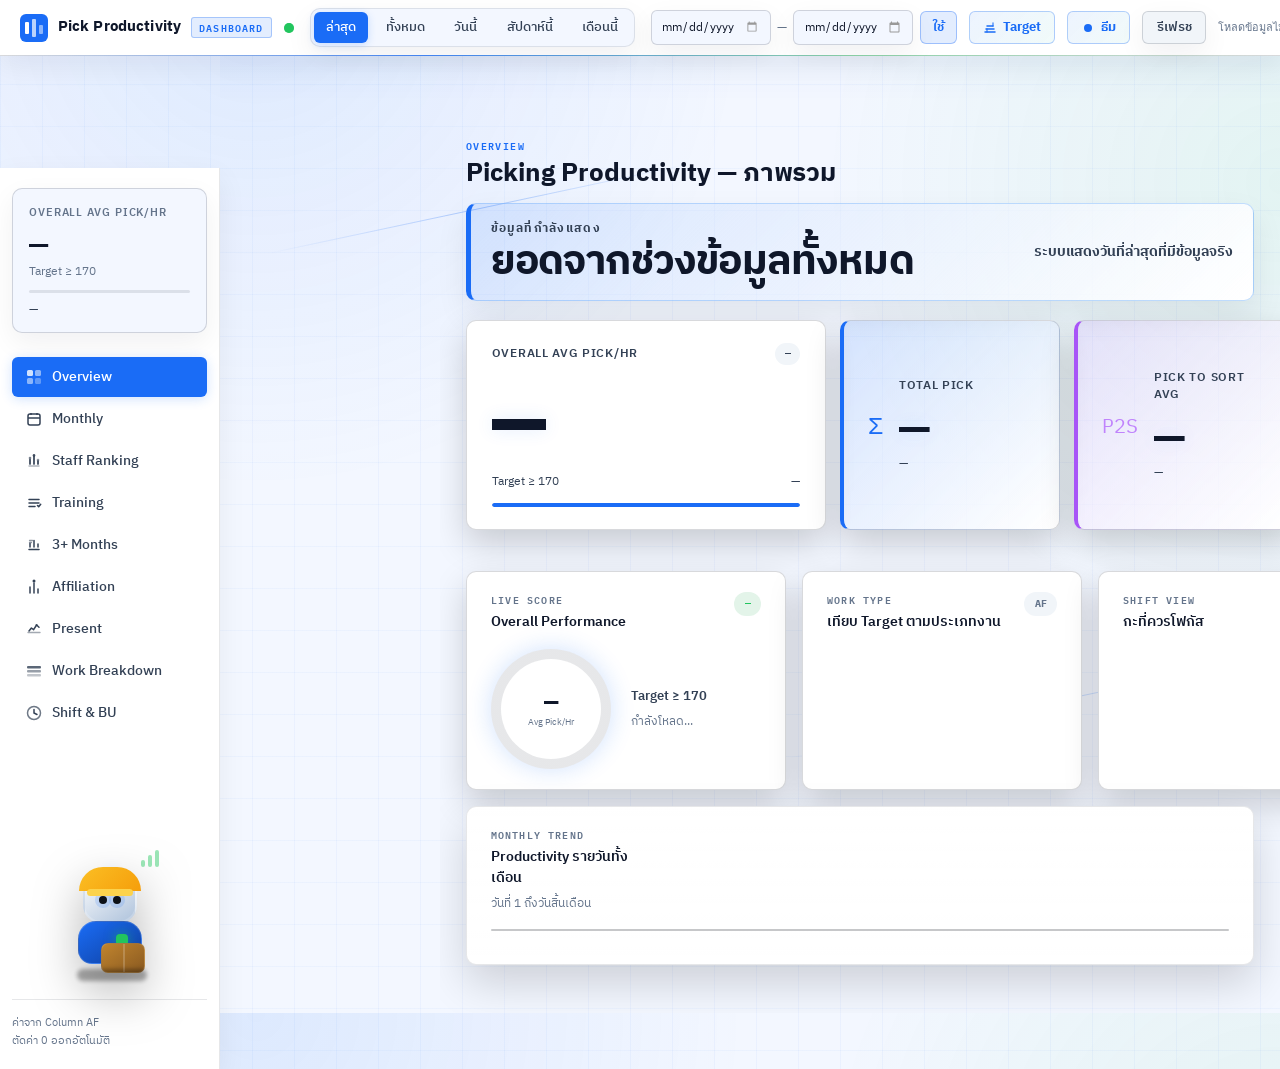
==== commit 43869aa8: "Add dedicated three-month picker page" ====
--- a/index.html
+++ b/index.html
@@ -12,7 +12,7 @@
     rel="stylesheet">
   <link rel="preconnect" href="https://script.google.com">
   <link rel="preconnect" href="https://script.googleusercontent.com">
-  <link rel="stylesheet" href="styles.css?v=training-page-v64-20260714">
+  <link rel="stylesheet" href="styles.css?v=tenured-page-v67-20260714">
 </head>
 
 <body>
@@ -152,6 +152,20 @@
               </svg>
             </span>
             <span class="nav-label">Training</span>
+          </button>
+        </li>
+
+        <li>
+          <button class="nav-item" data-tab="tenured">
+            <span class="nav-icon">
+              <svg width="16" height="16" viewBox="0 0 16 16" fill="none">
+                <path d="M3 12.5h10M4 10V6.5M8 10V3.5M12 10V7" stroke="currentColor" stroke-width="1.5"
+                  stroke-linecap="round" />
+                <path d="M3.5 3.5h3M3.5 5.5h2" stroke="currentColor" stroke-width="1.3" stroke-linecap="round"
+                  opacity=".55" />
+              </svg>
+            </span>
+            <span class="nav-label">3+ Months</span>
           </button>
         </li>
 
@@ -491,9 +505,9 @@
         <div class="panel-header picker-panel-header" style="margin-bottom: 1.25rem;">
           <div>
             <p class="panel-eyebrow">TRAINING PERFORMANCE</p>
-            <h1 class="panel-title">พนักงาน Training & Benchmark เกิน 3 เดือน</h1>
-          </div>
-          <p class="panel-desc">หน้านี้ใช้ Filter แยกจากภาพรวม เพื่อดู Training โดยตรง และเทียบกับพนักงานที่มีประวัติการหยิบเกิน 3 เดือน</p>
+            <h1 class="panel-title">พนักงาน Training</h1>
+          </div>
+          <p class="panel-desc">หน้านี้ใช้ Filter แยกจากภาพรวม เพื่อดู Training โดยตรง ส่วนพนักงานเกิน 3 เดือนดูแยกที่หน้า 3+ Months</p>
         </div>
 
         <section class="training-filter-panel" aria-label="Training filter">
@@ -589,13 +603,54 @@
           </div>
         </div>
 
+      </section>
+
+      <!-- TAB: 3+ MONTHS -->
+      <section class="tab-panel" id="tab-tenured">
+        <div class="panel-header picker-panel-header" style="margin-bottom: 1.25rem;">
+          <div>
+            <p class="panel-eyebrow">3+ MONTH PICKER PRODUCTIVITY</p>
+            <h1 class="panel-title">พนักงานเกิน 3 เดือน Productivity รวม</h1>
+          </div>
+          <p class="panel-desc">หน้าเฉพาะสำหรับหัวหน้า ใช้ดู Productivity ของพนักงานที่อยู่มานานแล้ว เกิน 3 เดือนจากวันล่าสุด/ช่วงวันที่ที่เลือก</p>
+        </div>
+
+        <section class="training-filter-panel tenured-filter-panel" aria-label="3+ months filter">
+          <div class="training-filter-head">
+            <div>
+              <p class="visual-card-eyebrow">3+ MONTH FILTER</p>
+              <h2 class="visual-card-title">ช่วงข้อมูลของพนักงานเกิน 3 เดือน</h2>
+            </div>
+            <span class="status-pill muted" id="tenuredFilterStatus">แยกจาก Filter หลัก</span>
+          </div>
+
+          <div class="training-filter-controls">
+            <div class="quick-filters training-quick-filters">
+              <button class="chip active" type="button" data-tenured-range="threeMonths">3 เดือนล่าสุด</button>
+              <button class="chip" type="button" data-tenured-range="month">เดือนนี้</button>
+              <button class="chip" type="button" data-tenured-range="latest">วันล่าสุด</button>
+              <button class="chip" type="button" data-tenured-range="all">ทั้งหมด</button>
+            </div>
+            <div class="date-filter-row training-date-row">
+              <input id="tenuredStartDate" type="date" class="date-input" aria-label="วันเริ่มต้นพนักงานเกิน 3 เดือน">
+              <span class="date-sep">—</span>
+              <input id="tenuredEndDate" type="date" class="date-input" aria-label="วันสิ้นสุดพนักงานเกิน 3 เดือน">
+              <button id="applyTenuredDateButton" class="btn-apply" type="button">ใช้ Filter 3+ Months</button>
+            </div>
+          </div>
+
+          <p class="training-filter-note" id="tenuredFilterNote">
+            คนเก่า = มีข้อมูลการหยิบครั้งแรกก่อนวันสิ้นสุด Filter อย่างน้อย 90 วัน และไม่ใช่กลุ่ม Training ใหม่
+          </p>
+        </section>
+
         <section class="tenured-section">
           <div class="panel-header" style="margin-bottom: 1rem;">
             <div>
               <p class="panel-eyebrow">3+ MONTH BENCHMARK</p>
-              <h2 class="panel-title">พนักงานเกิน 3 เดือน Productivity ประมาณเท่าไหร่</h2>
-            </div>
-            <p class="panel-desc">ใช้เป็นค่าเทียบให้หัวหน้า: นับคนที่มีประวัติการหยิบก่อนวันสิ้นสุด Filter อย่างน้อย 90 วัน และไม่ใช่กลุ่ม Training ใหม่</p>
+              <h2 class="panel-title">ภาพรวม Productivity คนเก่าทั้งหมด</h2>
+            </div>
+            <p class="panel-desc">สรุปรวม Avg Pick/Hr, จำนวนคน, Total Pick และสถานะเทียบ Target 170 จาก Results Master Column AF</p>
           </div>
 
           <div class="training-summary-grid" id="tenuredSummaryGrid" aria-label="Tenured picker summary"></div>
@@ -962,7 +1017,7 @@
     </section>
   </div>
 
-  <script src="script.js?v=training-page-v64-20260714"></script>
+  <script src="script.js?v=tenured-page-v67-20260714"></script>
   <script>
     // ===== TAB SWITCHING =====
     document.querySelectorAll('.nav-item').forEach(btn => {
--- a/styles.css
+++ b/styles.css
@@ -2354,6 +2354,7 @@
 }
 
 .training-summary-card {
+  min-width: 0;
   min-height: 112px;
   display: grid;
   align-content: space-between;
@@ -2374,6 +2375,16 @@
   font-family: var(--font-mono);
   font-size: clamp(2rem, 4vw, 3.2rem);
   line-height: 1;
+  max-width: 100%;
+  overflow-wrap: anywhere;
+  word-break: break-word;
+}
+
+#tenuredSummaryGrid .training-summary-card strong {
+  font-size: clamp(1.75rem, 2.65vw, 2.6rem);
+  overflow-wrap: normal;
+  white-space: nowrap;
+  word-break: normal;
 }
 
 .training-insight-layout {
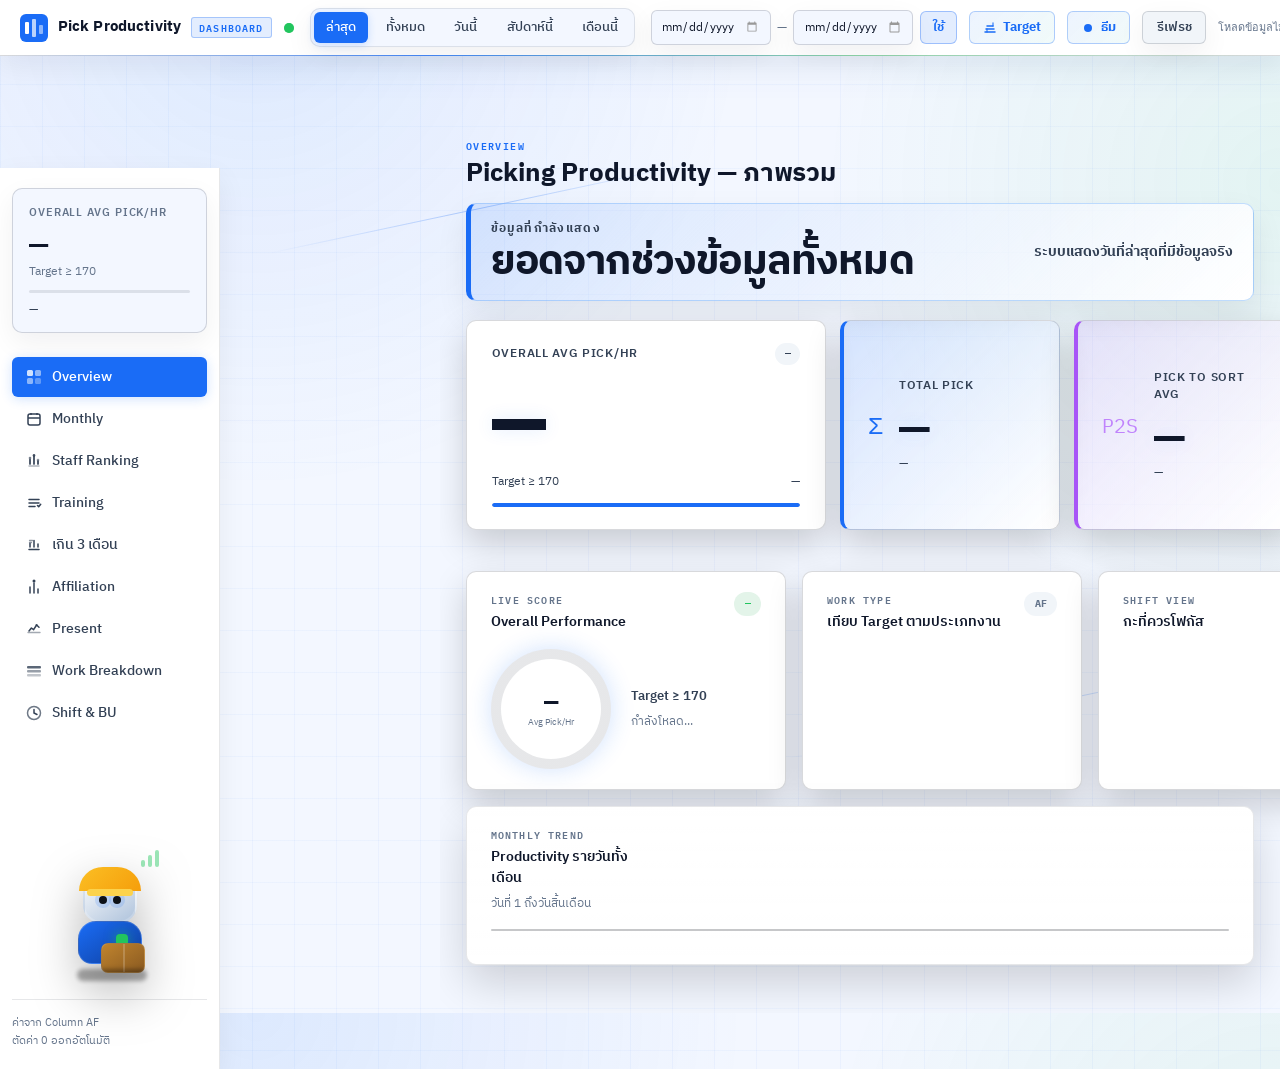
==== commit 9e9f35f4: "Add tenured shift breakdown chart" ====
--- a/index.html
+++ b/index.html
@@ -12,7 +12,7 @@
     rel="stylesheet">
   <link rel="preconnect" href="https://script.google.com">
   <link rel="preconnect" href="https://script.googleusercontent.com">
-  <link rel="stylesheet" href="styles.css?v=tenured-page-v67-20260714">
+  <link rel="stylesheet" href="styles.css?v=tenured-shift-v70-20260714">
 </head>
 
 <body>
@@ -165,7 +165,7 @@
                   opacity=".55" />
               </svg>
             </span>
-            <span class="nav-label">3+ Months</span>
+            <span class="nav-label">เกิน 3 เดือน</span>
           </button>
         </li>
 
@@ -507,7 +507,7 @@
             <p class="panel-eyebrow">TRAINING PERFORMANCE</p>
             <h1 class="panel-title">พนักงาน Training</h1>
           </div>
-          <p class="panel-desc">หน้านี้ใช้ Filter แยกจากภาพรวม เพื่อดู Training โดยตรง ส่วนพนักงานเกิน 3 เดือนดูแยกที่หน้า 3+ Months</p>
+          <p class="panel-desc">หน้านี้ใช้ Filter แยกจากภาพรวม เพื่อดู Training โดยตรง ส่วนพนักงานเกิน 3 เดือนดูแยกที่หน้า เกิน 3 เดือน</p>
         </div>
 
         <section class="training-filter-panel" aria-label="Training filter">
@@ -605,11 +605,11 @@
 
       </section>
 
-      <!-- TAB: 3+ MONTHS -->
+      <!-- TAB: TENURED PICKERS -->
       <section class="tab-panel" id="tab-tenured">
         <div class="panel-header picker-panel-header" style="margin-bottom: 1.25rem;">
           <div>
-            <p class="panel-eyebrow">3+ MONTH PICKER PRODUCTIVITY</p>
+            <p class="panel-eyebrow">TENURED PICKERS</p>
             <h1 class="panel-title">พนักงานเกิน 3 เดือน Productivity รวม</h1>
           </div>
           <p class="panel-desc">หน้าเฉพาะสำหรับหัวหน้า ใช้ดู Productivity ของพนักงานที่อยู่มานานแล้ว เกิน 3 เดือนจากวันล่าสุด/ช่วงวันที่ที่เลือก</p>
@@ -618,7 +618,7 @@
         <section class="training-filter-panel tenured-filter-panel" aria-label="3+ months filter">
           <div class="training-filter-head">
             <div>
-              <p class="visual-card-eyebrow">3+ MONTH FILTER</p>
+              <p class="visual-card-eyebrow">TENURED FILTER</p>
               <h2 class="visual-card-title">ช่วงข้อมูลของพนักงานเกิน 3 เดือน</h2>
             </div>
             <span class="status-pill muted" id="tenuredFilterStatus">แยกจาก Filter หลัก</span>
@@ -635,7 +635,7 @@
               <input id="tenuredStartDate" type="date" class="date-input" aria-label="วันเริ่มต้นพนักงานเกิน 3 เดือน">
               <span class="date-sep">—</span>
               <input id="tenuredEndDate" type="date" class="date-input" aria-label="วันสิ้นสุดพนักงานเกิน 3 เดือน">
-              <button id="applyTenuredDateButton" class="btn-apply" type="button">ใช้ Filter 3+ Months</button>
+              <button id="applyTenuredDateButton" class="btn-apply" type="button">ใช้ Filter เกิน 3 เดือน</button>
             </div>
           </div>
 
@@ -647,13 +647,52 @@
         <section class="tenured-section">
           <div class="panel-header" style="margin-bottom: 1rem;">
             <div>
-              <p class="panel-eyebrow">3+ MONTH BENCHMARK</p>
+              <p class="panel-eyebrow">TENURED BENCHMARK</p>
               <h2 class="panel-title">ภาพรวม Productivity คนเก่าทั้งหมด</h2>
             </div>
             <p class="panel-desc">สรุปรวม Avg Pick/Hr, จำนวนคน, Total Pick และสถานะเทียบ Target 170 จาก Results Master Column AF</p>
           </div>
 
           <div class="training-summary-grid" id="tenuredSummaryGrid" aria-label="Tenured picker summary"></div>
+
+          <div class="tenured-shift-layout">
+            <article class="visual-card tenured-shift-card">
+              <div class="visual-card-head">
+                <div>
+                  <p class="visual-card-eyebrow">SHIFT PRODUCTIVITY</p>
+                  <h2 class="visual-card-title">กราฟ Productivity แยกกะ</h2>
+                </div>
+                <span class="status-pill muted" id="tenuredShiftCountBadge">0 กะ</span>
+              </div>
+              <div class="tenured-shift-chart" id="tenuredShiftChart" aria-label="กราฟ Productivity แยกกะ"></div>
+            </article>
+
+            <article class="visual-card tenured-shift-table-card">
+              <div class="visual-card-head">
+                <div>
+                  <p class="visual-card-eyebrow">SHIFT DETAILS</p>
+                  <h2 class="visual-card-title">รายละเอียดตามกะ</h2>
+                </div>
+              </div>
+              <div class="table-wrap">
+                <table class="picker-table tenured-shift-table">
+                  <thead>
+                    <tr>
+                      <th>กะ</th>
+                      <th style="text-align: right;">Avg Pick/Hr</th>
+                      <th style="text-align: right;">จำนวนคน</th>
+                      <th style="text-align: right;">Total Pick</th>
+                      <th style="text-align: right;">รายการ</th>
+                      <th>สถานะ</th>
+                    </tr>
+                  </thead>
+                  <tbody id="tenuredShiftTableBody">
+                    <!-- Populated dynamically -->
+                  </tbody>
+                </table>
+              </div>
+            </article>
+          </div>
 
           <div class="visual-card tenured-table-card">
             <div class="visual-card-head">
@@ -669,6 +708,7 @@
                   <tr>
                     <th>User ID</th>
                     <th>ชื่อ</th>
+                    <th>กะหลัก</th>
                     <th style="text-align: right;">Avg Pick/Hr</th>
                     <th style="text-align: right;">Total Pick</th>
                     <th style="text-align: right;">รายการ</th>
@@ -1017,7 +1057,7 @@
     </section>
   </div>
 
-  <script src="script.js?v=tenured-page-v67-20260714"></script>
+  <script src="script.js?v=tenured-shift-v70-20260714"></script>
   <script>
     // ===== TAB SWITCHING =====
     document.querySelectorAll('.nav-item').forEach(btn => {
--- a/styles.css
+++ b/styles.css
@@ -1655,6 +1655,96 @@
   margin-top: 1rem;
 }
 
+.tenured-shift-layout {
+  display: grid;
+  grid-template-columns: minmax(0, 1.15fr) minmax(360px, .85fr);
+  gap: 1rem;
+  margin: 1rem 0 1.25rem;
+}
+
+.tenured-shift-card,
+.tenured-shift-table-card {
+  min-width: 0;
+}
+
+.tenured-shift-chart {
+  display: grid;
+  gap: .8rem;
+}
+
+.tenured-shift-row {
+  display: grid;
+  gap: .45rem;
+  padding: .8rem .85rem;
+  border: 1px solid var(--border-subtle);
+  border-left: 4px solid var(--blue);
+  border-radius: var(--radius-sm);
+  background: rgba(255,255,255,.025);
+}
+
+.tenured-shift-row.is-good {
+  border-left-color: var(--good);
+}
+
+.tenured-shift-row.is-warning,
+.tenured-shift-row.is-empty {
+  border-left-color: var(--warn);
+}
+
+.tenured-shift-row-head,
+.tenured-shift-row-foot {
+  display: flex;
+  align-items: center;
+  justify-content: space-between;
+  gap: .75rem;
+  flex-wrap: wrap;
+}
+
+.tenured-shift-row-head strong {
+  color: var(--text-primary);
+  font-size: .96rem;
+}
+
+.tenured-shift-row-head span,
+.tenured-shift-row-foot span {
+  color: var(--text-secondary);
+  font-size: .78rem;
+}
+
+.tenured-shift-track {
+  position: relative;
+  height: 12px;
+  overflow: hidden;
+  border-radius: 999px;
+  background: rgba(148,163,184,.14);
+}
+
+.tenured-shift-track i {
+  position: absolute;
+  inset: 0 auto 0 0;
+  border-radius: inherit;
+  background: linear-gradient(90deg, var(--blue), #14B8A6);
+}
+
+.tenured-shift-row.is-warning .tenured-shift-track i,
+.tenured-shift-row.is-empty .tenured-shift-track i {
+  background: linear-gradient(90deg, var(--warn), #EF4444);
+}
+
+.tenured-shift-track em {
+  position: absolute;
+  top: -3px;
+  bottom: -3px;
+  width: 2px;
+  border-radius: 999px;
+  background: rgba(255,255,255,.75);
+  box-shadow: 0 0 10px rgba(255,255,255,.35);
+}
+
+.tenured-shift-table {
+  min-width: 660px;
+}
+
 .training-detail-table-card {
   margin-top: 1.25rem;
 }
@@ -2110,6 +2200,7 @@
   .zone-summary-bar { grid-template-columns: 1fr; }
   .zone-section-head { align-items: flex-start; flex-direction: column; }
   .zone-card-grid { grid-template-columns: 1fr; }
+  .tenured-shift-layout { grid-template-columns: 1fr; }
 }
 /* ─── TABLE ──────────────────────────────────────────── */
 .table-wrap {
